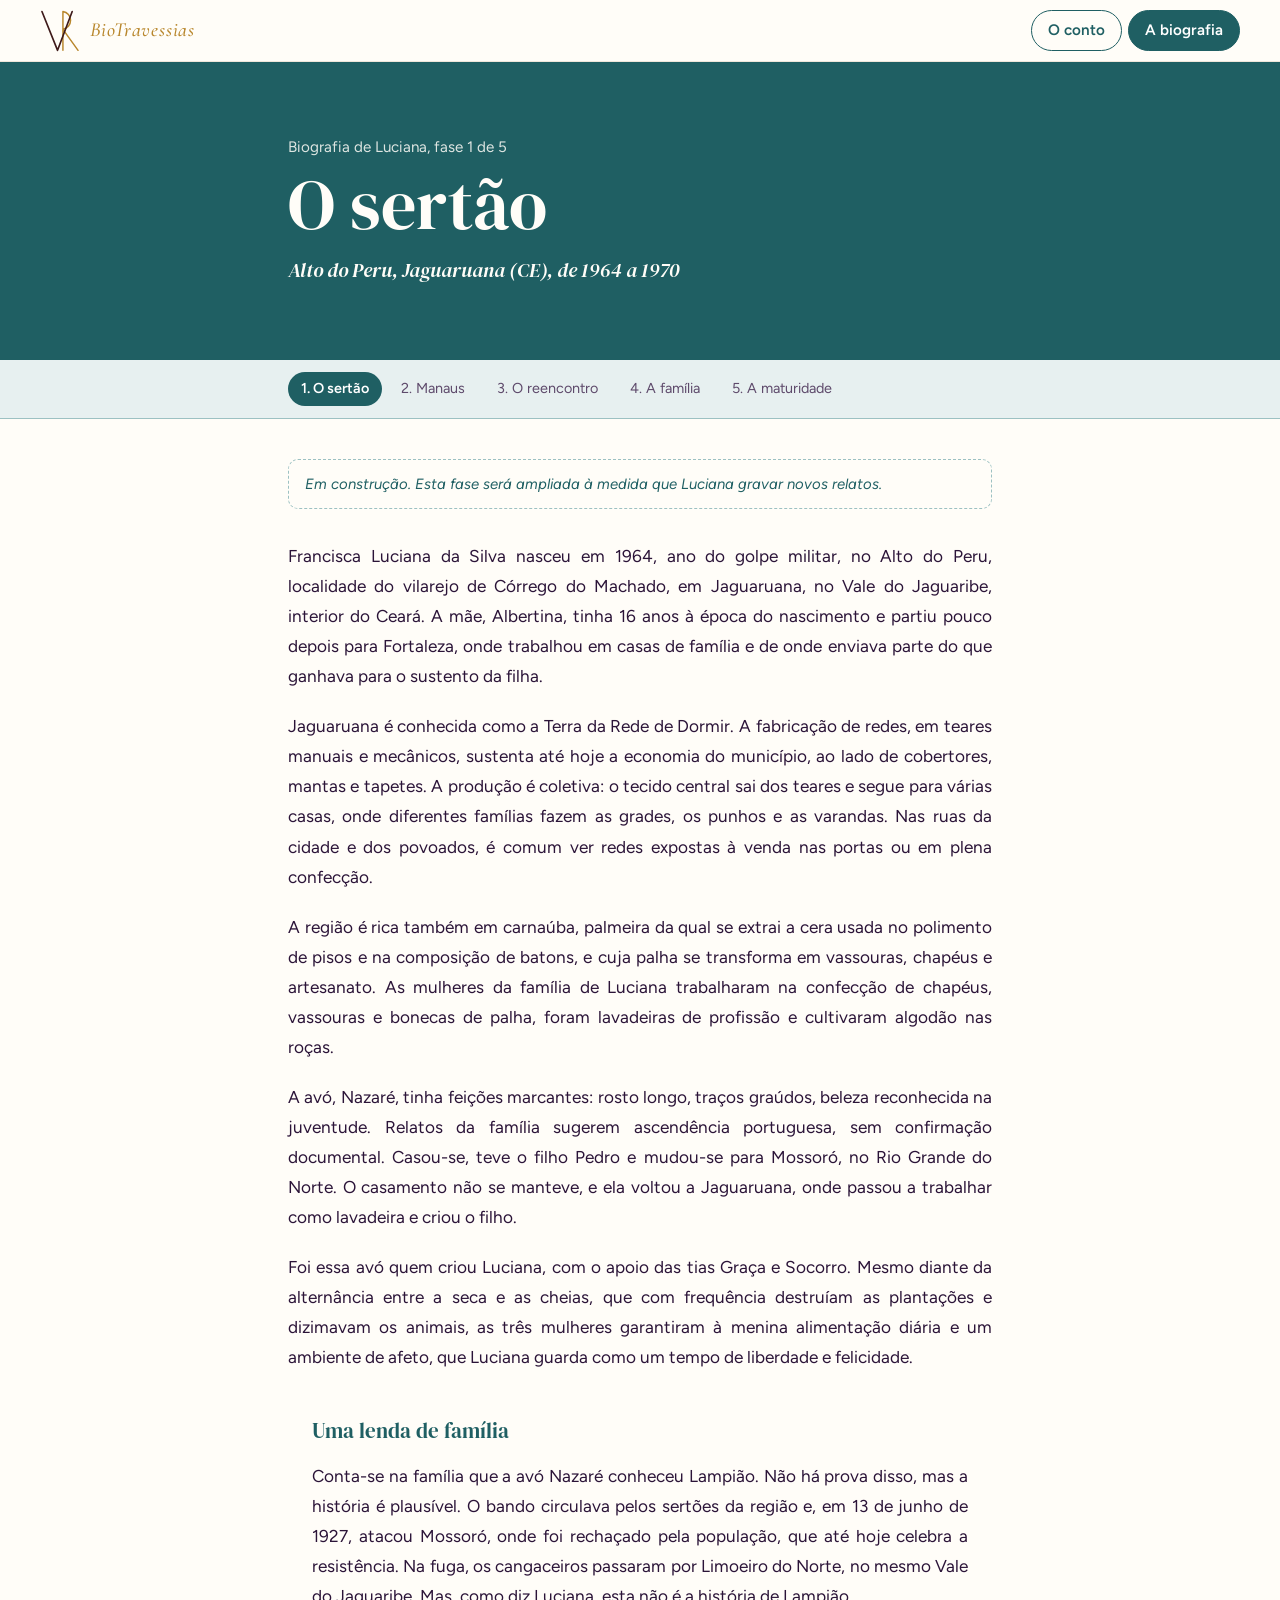
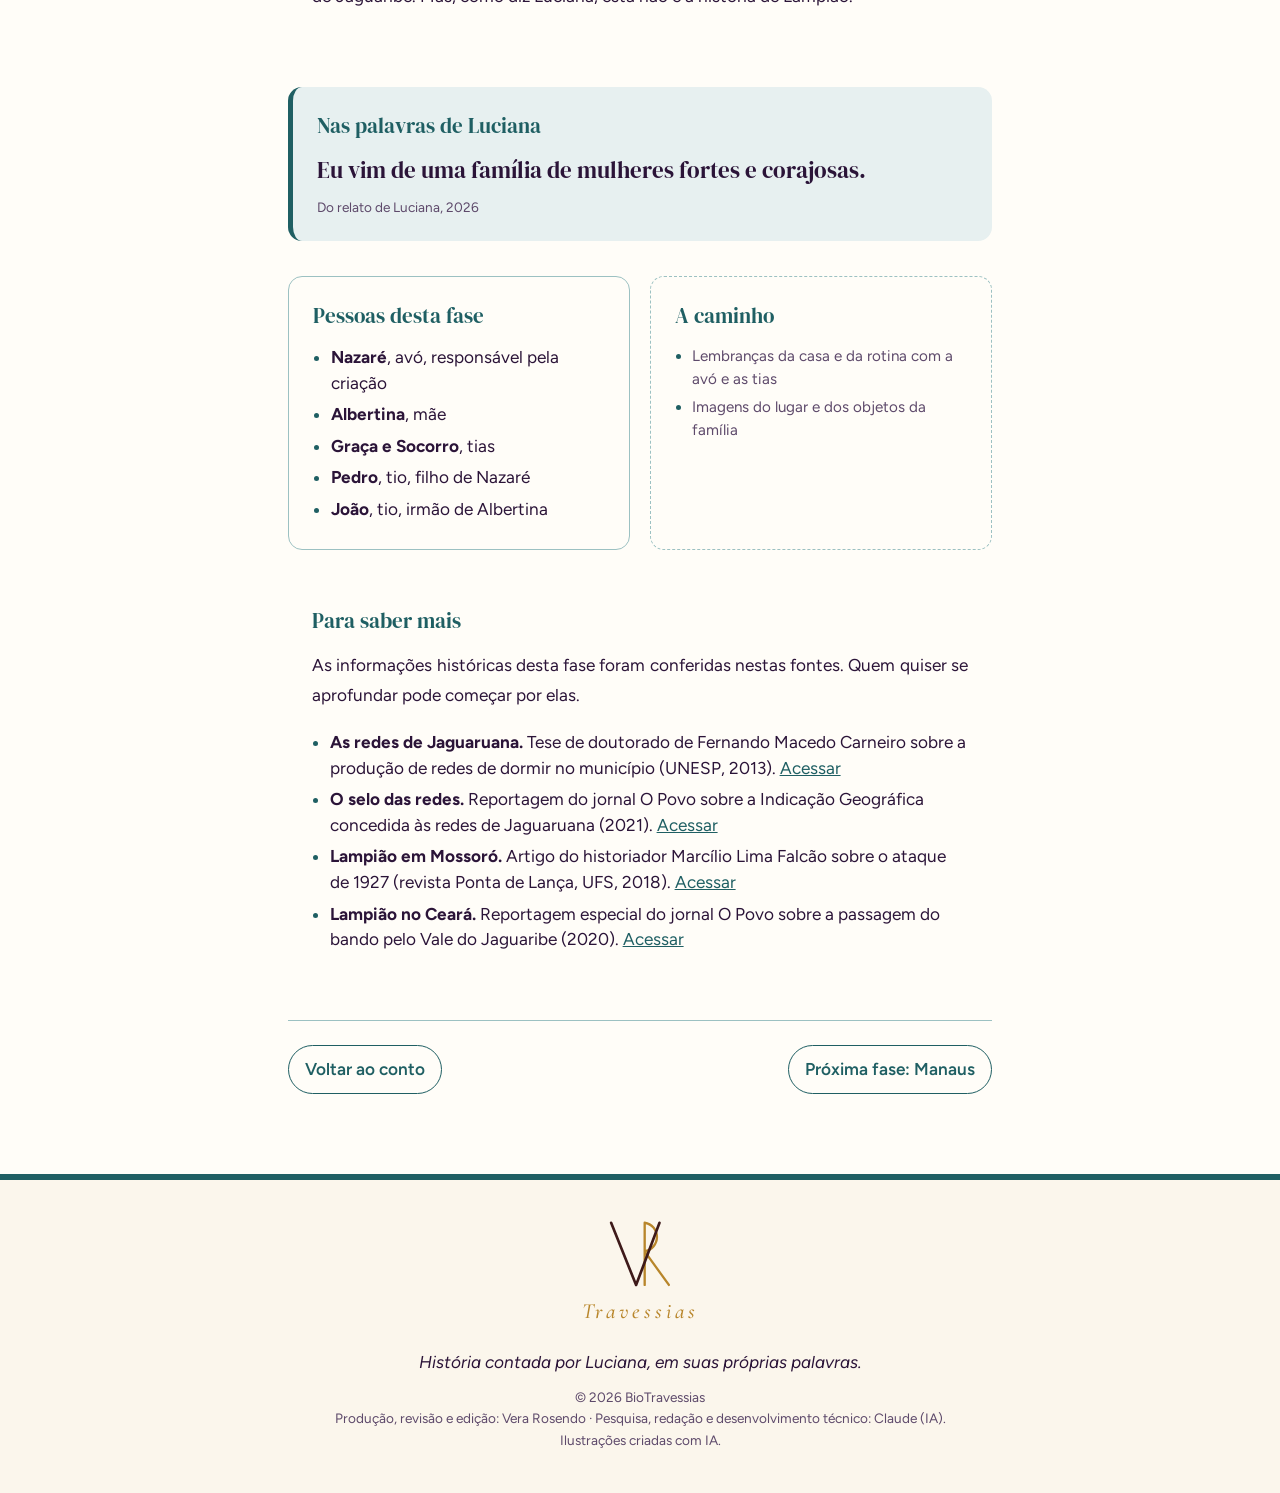
==== fase-1-sertao.html @ 6a525a29 "Add files via upload" ====
<!DOCTYPE html>
<html lang="pt-BR">
<head>
  <meta charset="UTF-8">
  <meta name="viewport" content="width=device-width, initial-scale=1">
  <title>O sertão | Biografia de Luciana | BioTravessias</title>
  <link rel="preconnect" href="https://fonts.googleapis.com">
  <link rel="preconnect" href="https://fonts.gstatic.com" crossorigin>
  <link href="https://fonts.googleapis.com/css2?family=DM+Serif+Display:ital@0;1&family=Figtree:ital,wght@0,400;0,600;0,700;1,400&family=Cormorant+Garamond:ital,wght@1,500&display=swap" rel="stylesheet">
  <link rel="stylesheet" href="css/fases.css">
</head>
<body class="fase fase--petroleo">

  <header class="marca">
    <a class="marca__link" href="index.html" aria-label="Voltar ao conto de Luciana">
      <svg class="monograma" viewBox="115 95 410 430" aria-hidden="true">
        <g fill="none" stroke-linecap="round" stroke-linejoin="round">
          <path d="M350 110 V508 M350 110 A92 92 0 0 1 350 292 M352 296 L505 508" stroke="#B8862B" stroke-width="15"/>
          <path d="M135 110 L295 508 L445 110" stroke="#3E1A1A" stroke-width="17"/>
        </g>
      </svg>
      <span class="marca__nome">BioTravessias</span>
    </a>
    <nav class="menu" aria-label="Seções do site">
      <a class="menu__item" href="index.html">O conto</a>
      <a class="menu__item" href="fase-1-sertao.html" aria-current="page">A biografia</a>
    </nav>
  </header>

  <section class="abertura">
    <p class="abertura__serie">Biografia de Luciana, fase 1 de 5</p>
    <h1 class="abertura__titulo">O sertão</h1>
    <p class="abertura__periodo">Alto do Peru, Jaguaruana (CE), de 1964 a 1970</p>
  </section>

  <nav class="fases" aria-label="Fases da biografia">
    <ol>
        <li><a href="fase-1-sertao.html" aria-current="page">1. O sertão</a></li>
        <li><a href="fase-2-manaus.html">2. Manaus</a></li>
        <li><a href="fase-3-reencontro.html">3. O reencontro</a></li>
        <li><a href="fase-4-familia.html">4. A família</a></li>
        <li><a href="fase-5-maturidade.html">5. A maturidade</a></li>
    </ol>
  </nav>

  <main class="texto">
    <p class="obra">Em construção. Esta fase será ampliada à medida que Luciana gravar novos relatos.</p>

    <p>Francisca Luciana da Silva nasceu em 1964, ano do golpe militar, no Alto do Peru, localidade do vilarejo de Córrego do Machado, em Jaguaruana, no Vale do Jaguaribe, interior do Ceará. A mãe, Albertina, tinha 16 anos à época do nascimento e partiu pouco depois para Fortaleza, onde trabalhou em casas de família e de onde enviava parte do que ganhava para o sustento da filha.</p>
    <p>Jaguaruana é conhecida como a Terra da Rede de Dormir. A fabricação de redes, em teares manuais e mecânicos, sustenta até hoje a economia do município, ao lado de cobertores, mantas e tapetes. A produção é coletiva: o tecido central sai dos teares e segue para várias casas, onde diferentes famílias fazem as grades, os punhos e as varandas. Nas ruas da cidade e dos povoados, é comum ver redes expostas à venda nas portas ou em plena confecção.</p>
    <p>A região é rica também em carnaúba, palmeira da qual se extrai a cera usada no polimento de pisos e na composição de batons, e cuja palha se transforma em vassouras, chapéus e artesanato. As mulheres da família de Luciana trabalharam na confecção de chapéus, vassouras e bonecas de palha, foram lavadeiras de profissão e cultivaram algodão nas roças.</p>
    <p>A avó, Nazaré, tinha feições marcantes: rosto longo, traços graúdos, beleza reconhecida na juventude. Relatos da família sugerem ascendência portuguesa, sem confirmação documental. Casou-se, teve o filho Pedro e mudou-se para Mossoró, no Rio Grande do Norte. O casamento não se manteve, e ela voltou a Jaguaruana, onde passou a trabalhar como lavadeira e criou o filho.</p>
    <p>Foi essa avó quem criou Luciana, com o apoio das tias Graça e Socorro. Mesmo diante da alternância entre a seca e as cheias, que com frequência destruíam as plantações e dizimavam os animais, as três mulheres garantiram à menina alimentação diária e um ambiente de afeto, que Luciana guarda como um tempo de liberdade e felicidade.</p>

    <aside class="box box--lenda">
      <h2 class="box__titulo">Uma lenda de família</h2>
      <p>Conta-se na família que a avó Nazaré conheceu Lampião. Não há prova disso, mas a história é plausível. O bando circulava pelos sertões da região e, em 13 de junho de 1927, atacou Mossoró, onde foi rechaçado pela população, que até hoje celebra a resistência. Na fuga, os cangaceiros passaram por Limoeiro do Norte, no mesmo Vale do Jaguaribe. Mas, como diz Luciana, esta não é a história de Lampião.</p>
    </aside>

    <aside class="box box--fala">
      <h2 class="box__titulo">Nas palavras de Luciana</h2>
      <blockquote><p>Eu vim de uma família de mulheres fortes e corajosas.</p></blockquote>
      <p class="box__fonte">Do relato de Luciana, 2026</p>
    </aside>

    <div class="boxes">
      <aside class="box box--pessoas">
        <h2 class="box__titulo">Pessoas desta fase</h2>
        <ul>
          <li><strong>Nazaré</strong>, avó, responsável pela criação</li>
          <li><strong>Albertina</strong>, mãe</li>
          <li><strong>Graça e Socorro</strong>, tias</li>
          <li><strong>Pedro</strong>, tio, filho de Nazaré</li>
          <li><strong>João</strong>, tio, irmão de Albertina</li>
        </ul>
      </aside>
      <aside class="box box--falta">
        <h2 class="box__titulo">A caminho</h2>
        <ul>
          <li>Lembranças da casa e da rotina com a avó e as tias</li>
          <li>Imagens do lugar e dos objetos da família</li>
        </ul>
      </aside>
    </div>

    <aside class="box box--fontes">
      <h2 class="box__titulo">Para saber mais</h2>
      <p class="box__intro">As informações históricas desta fase foram conferidas nestas fontes. Quem quiser se aprofundar pode começar por elas.</p>
      <ul>
        <li><strong>As redes de Jaguaruana.</strong> Tese de doutorado de Fernando Macedo Carneiro sobre a produção de redes de dormir no município (UNESP, 2013). <a href="https://repositorio.unesp.br/handle/11449/104472" target="_blank" rel="noopener">Acessar</a></li>
        <li><strong>O selo das redes.</strong> Reportagem do jornal O Povo sobre a Indicação Geográfica concedida às redes de Jaguaruana (2021). <a href="https://mais.opovo.com.br/jornal/economia/2021/09/28/indicacao-geografica-novos-caminhos-para-desenvolver-a-economia-do-ceara.html" target="_blank" rel="noopener">Acessar</a></li>
        <li><strong>Lampião em Mossoró.</strong> Artigo do historiador Marcílio Lima Falcão sobre o ataque de 1927 (revista Ponta de Lança, UFS, 2018). <a href="https://periodicos.ufs.br/pontadelanca/article/download/9379/pdf/27276" target="_blank" rel="noopener">Acessar</a></li>
        <li><strong>Lampião no Ceará.</strong> Reportagem especial do jornal O Povo sobre a passagem do bando pelo Vale do Jaguaribe (2020). <a href="https://mais.opovo.com.br/reportagens-especiais/lampiao-e-a-violencia-no-cangaco/2020/07/27/lampiao-e-o-ceara--o-estado-que-ele-poupava-da-violencia.html" target="_blank" rel="noopener">Acessar</a></li>
      </ul>
    </aside>

    <nav class="passos" aria-label="Navegação entre fases">
      <a class="passo passo--ant" href="index.html">Voltar ao conto</a>
      <a class="passo passo--prox" href="fase-2-manaus.html">Próxima fase: Manaus</a>
    </nav>
  </main>

  <footer class="rodape">
    <div class="rodape__marca">
      <svg class="monograma monograma--grande" viewBox="115 95 410 430" aria-hidden="true">
        <g fill="none" stroke-linecap="round" stroke-linejoin="round">
          <path d="M350 110 V508 M350 110 A92 92 0 0 1 350 292 M352 296 L505 508" stroke="#B8862B" stroke-width="15"/>
          <path d="M135 110 L295 508 L445 110" stroke="#3E1A1A" stroke-width="17"/>
        </g>
      </svg>
      <p class="rodape__nome">Travessias</p>
    </div>
    <p class="rodape__autoria">História contada por Luciana, em suas próprias palavras.</p>
    <p class="rodape__credito">© 2026 BioTravessias<br>
      Produção, revisão e edição: Vera Rosendo · Pesquisa, redação e desenvolvimento técnico: Claude (IA).<br>
      Ilustrações criadas com IA.</p>
  </footer>

</body>
</html>
---- css/fases.css ----
/* BioTravessias | Luciana | Páginas da biografia por fases
   Cada página usa uma única cor, em versão sóbria da paleta do conto. */

:root {
  --tinta: #2B1438;
  --tinta-suave: #5E4A6B;
  --papel: #FFFDF8;
  --dourado-vr: #B8862B;
  --titulo: "DM Serif Display", Georgia, "Times New Roman", serif;
  --corpo: "Figtree", "Segoe UI", Arial, sans-serif;
}

/* Tons sóbrios derivados da paleta do conto */
.fase--petroleo { --tom: #1F5F63; --tom-claro: #E7F0F0; --tom-medio: #9CC1C2; } /* da turquesa */
.fase--ameixa   { --tom: #4B2A5C; --tom-claro: #EFE9F2; --tom-medio: #B7A3C2; } /* do roxo */
.fase--vinho    { --tom: #7A2E4C; --tom-claro: #F5E9EE; --tom-medio: #CFA0B3; } /* do pink */
.fase--ocre     { --tom: #7A5C1C; --tom-claro: #F5EFE1; --tom-medio: #D2BC86; } /* do amarelo-sol */
.fase--tijolo   { --tom: #8A3A2C; --tom-claro: #F6EAE6; --tom-medio: #D5A396; } /* do coral */

*, *::before, *::after { box-sizing: border-box; }

body {
  margin: 0;
  background: var(--papel);
  color: var(--tinta);
  font-family: var(--corpo);
  font-size: 1.075rem;
  line-height: 1.75;
}

/* Texto corrido: sempre justificado com hifenização */
p {
  text-align: justify;
  -webkit-hyphens: auto;
  hyphens: auto;
  margin: 0 0 1.15em;
}

a { color: var(--tom); }
:focus-visible { outline: 3px solid var(--tom); outline-offset: 3px; border-radius: 4px; }

/* Barra de marca */
.marca {
  display: flex;
  align-items: center;
  justify-content: space-between;
  padding: .6rem clamp(1rem, 4vw, 2.5rem);
  border-bottom: 1px solid #EFE6DA;
}
.marca__link { display: inline-flex; align-items: center; gap: .6rem; text-decoration: none; }
.monograma { width: 40px; height: 42px; }
.marca__nome {
  font-family: "Cormorant Garamond", Georgia, serif;
  font-style: italic;
  font-weight: 500;
  font-size: 1.25rem;
  color: var(--dourado-vr);
  letter-spacing: .04em;
}
/* Menu: O conto / A biografia */
.menu { display: flex; gap: .4rem; }
.menu__item {
  font-size: .95rem;
  font-weight: 600;
  text-decoration: none;
  color: var(--tom);
  padding: .4rem 1rem;
  border-radius: 999px;
  border: 1.5px solid var(--tom);
}
.menu__item:hover { background: var(--tom-claro); }
.menu__item[aria-current="page"] { background: var(--tom); color: #fff; }
@media (max-width: 480px) {
  .marca__nome { display: none; }
  .menu__item { padding: .35rem .8rem; font-size: .9rem; }
}

/* Abertura */
.abertura {
  background: var(--tom);
  color: #FFFDF8;
  padding: clamp(2.5rem, 6vw, 4.5rem) clamp(1.25rem, 5vw, 4rem);
}
.abertura > * { max-width: 44rem; margin-left: auto; margin-right: auto; text-align: left; }
.abertura__serie { font-size: .95rem; opacity: .85; margin-bottom: .5rem; }
.abertura__titulo {
  font-family: var(--titulo);
  font-weight: 400;
  font-size: clamp(2.6rem, 6.5vw, 4.4rem);
  line-height: 1.02;
  margin-top: 0;
  margin-bottom: .8rem;
}
.abertura__periodo { font-family: var(--titulo); font-style: italic; font-size: 1.25rem; margin-bottom: 0; }

/* Navegação entre fases */
/* a faixa acompanha a largura do texto */
.fases { padding: 0 clamp(1rem, 4vw, 1.5rem); border-bottom: 1px solid var(--tom-medio); background: var(--tom-claro); }
.fases ol {
  list-style: none;
  display: flex;
  gap: .4rem;
  overflow-x: auto;
  margin: 0 auto;
  padding: .7rem 0;
  max-width: 44rem;
  scrollbar-width: none;
}
.fases ol::-webkit-scrollbar { display: none; }
.fases a {
  display: block;
  white-space: nowrap;
  font-size: .9rem;
  text-decoration: none;
  color: var(--tinta-suave);
  padding: .3rem .8rem;
  border-radius: 999px;
}
.fases a:hover { background: #fff; }
.fases a[aria-current="page"] { background: var(--tom); color: #fff; font-weight: 600; }

/* Texto */
.texto {
  max-width: calc(44rem + 2 * clamp(1rem, 4vw, 1.5rem));
  margin: 0 auto;
  padding: 2.5rem clamp(1rem, 4vw, 1.5rem) 1rem;
}

.obra {
  font-size: .93rem;
  font-style: italic;
  color: var(--tom);
  border: 1.5px dashed var(--tom-medio);
  border-radius: 10px;
  padding: .7rem 1rem;
  margin-bottom: 2rem;
  text-align: left;
}

/* Boxes */
.box { border-radius: 14px; padding: 1.3rem 1.5rem; }
.box__titulo {
  font-family: var(--titulo);
  font-weight: 400;
  font-size: 1.3rem;
  margin: 0 0 .7rem;
  color: var(--tom);
}

.box--fala {
  background: var(--tom-claro);
  border-left: 5px solid var(--tom);
  margin: 2.2rem 0;
}
.box--fala blockquote { margin: 0; }
.box--fala blockquote p {
  font-family: var(--titulo);
  font-size: 1.45rem;
  line-height: 1.35;
  text-align: left;
  margin-bottom: .6rem;
}
.box__fonte { font-size: .85rem; color: var(--tinta-suave); margin: 0; text-align: left; }

.boxes { display: grid; grid-template-columns: 1fr 1fr; gap: 1.2rem; margin: 2rem 0; }
.box--pessoas { border: 1.5px solid var(--tom-medio); }
.box--falta { border: 1.5px dashed var(--tom-medio); }
.box ul { margin: 0; padding-left: 1.1rem; }
.box li { margin-bottom: .35rem; line-height: 1.5; }
.box li::marker { color: var(--tom); }
.box--falta li { color: var(--tinta-suave); font-size: .95rem; }

/* Anterior / próxima */
.passos {
  display: flex;
  justify-content: space-between;
  gap: 1rem;
  flex-wrap: wrap;
  margin: 2.5rem 0 1rem;
  padding-top: 1.5rem;
  border-top: 1px solid var(--tom-medio);
}
.passo {
  font-weight: 600;
  text-decoration: none;
  padding: .55rem 1rem;
  border: 1.5px solid var(--tom);
  border-radius: 999px;
}
.passo:hover { background: var(--tom); color: #fff; }
.passo--prox { margin-left: auto; }

/* Rodapé */
.rodape {
  margin-top: 3rem;
  padding: 2.5rem clamp(1rem, 4vw, 2.5rem) 2rem;
  text-align: center;
  background: #FBF6EC;
  border-top: 6px solid var(--tom);
}
.rodape__marca { display: inline-flex; flex-direction: column; align-items: center; }
.monograma--grande { width: 64px; height: 68px; }
.rodape__nome {
  font-family: "Cormorant Garamond", Georgia, serif;
  font-style: italic;
  font-weight: 500;
  font-size: 1.35rem;
  letter-spacing: .18em;
  color: var(--dourado-vr);
  margin: .3rem 0 1rem;
  text-align: center;
}
.rodape__autoria, .rodape__credito { text-align: center; margin: 0 auto .6rem; max-width: 48rem; }
.rodape__autoria { font-style: italic; }
.rodape__credito { font-size: .85rem; color: var(--tinta-suave); line-height: 1.6; }

@media (max-width: 700px) {
  .boxes { grid-template-columns: 1fr; }
  .passo--prox { margin-left: 0; }
}
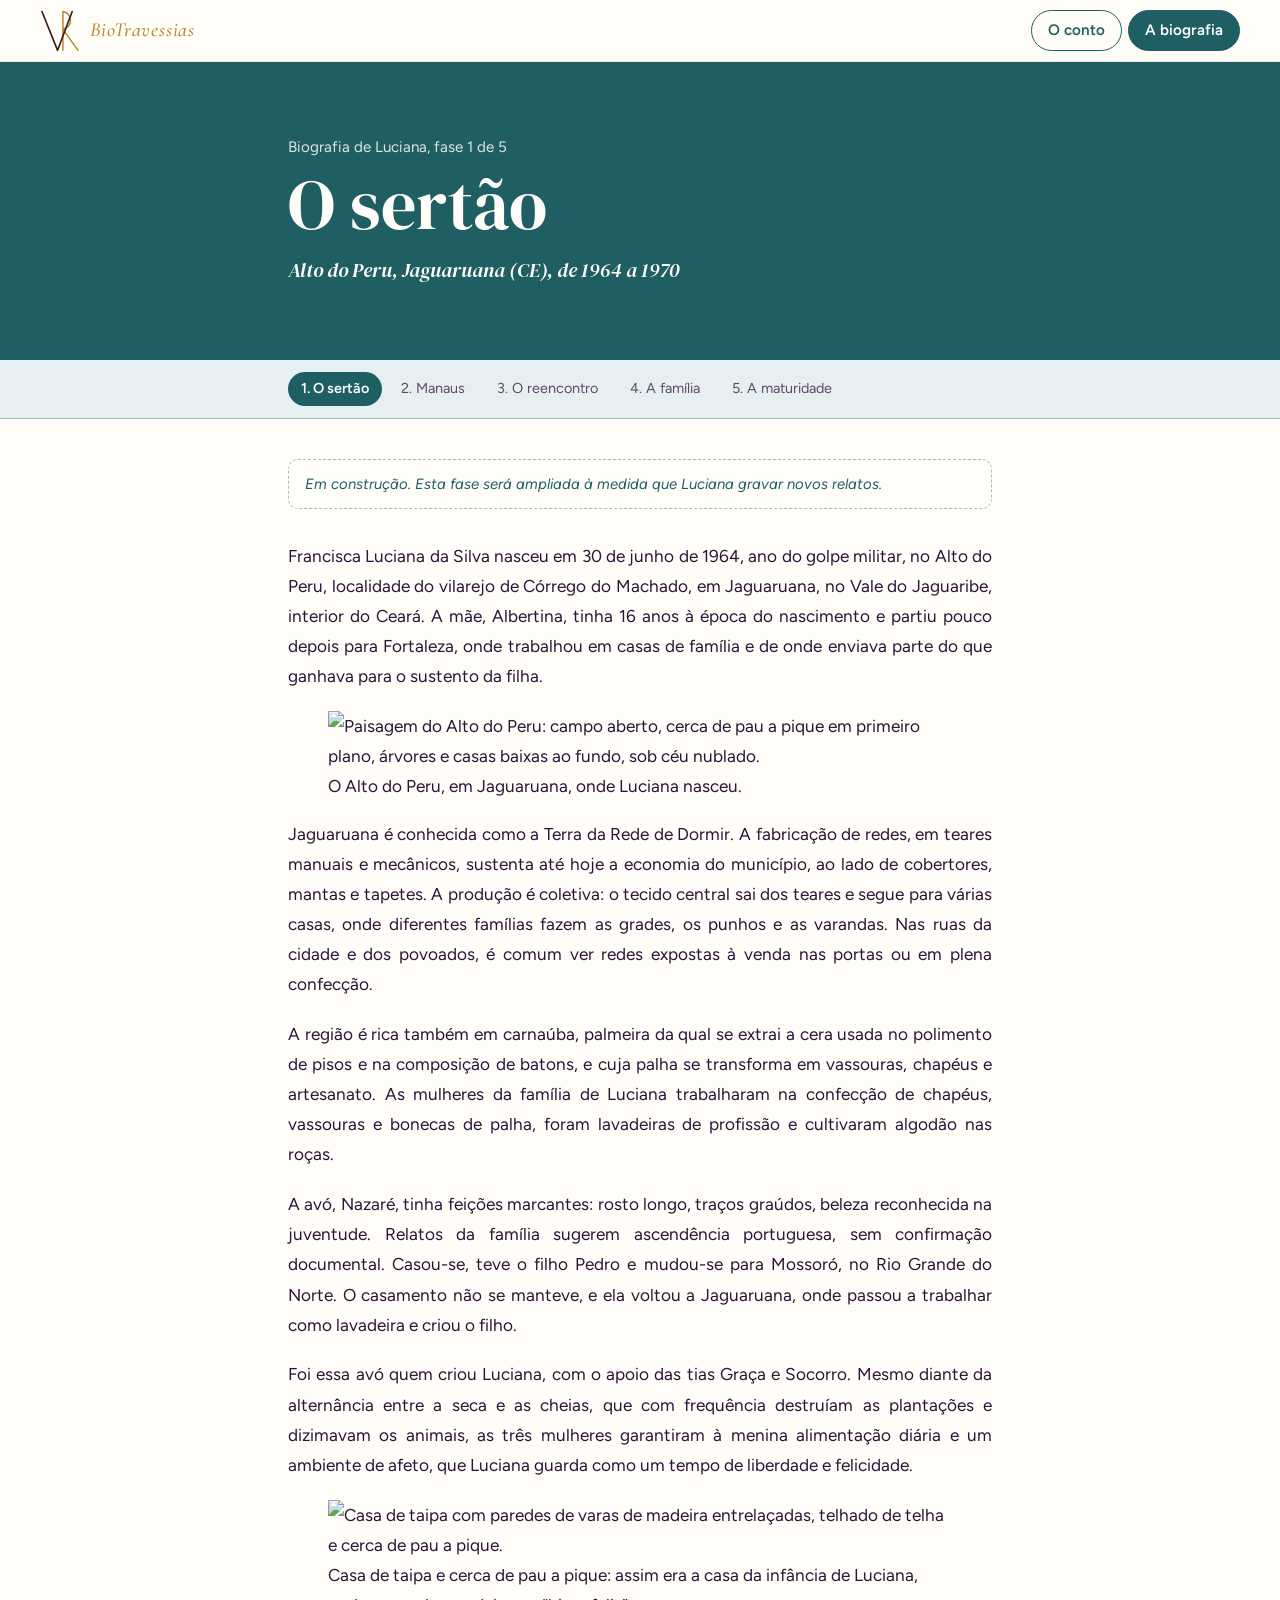
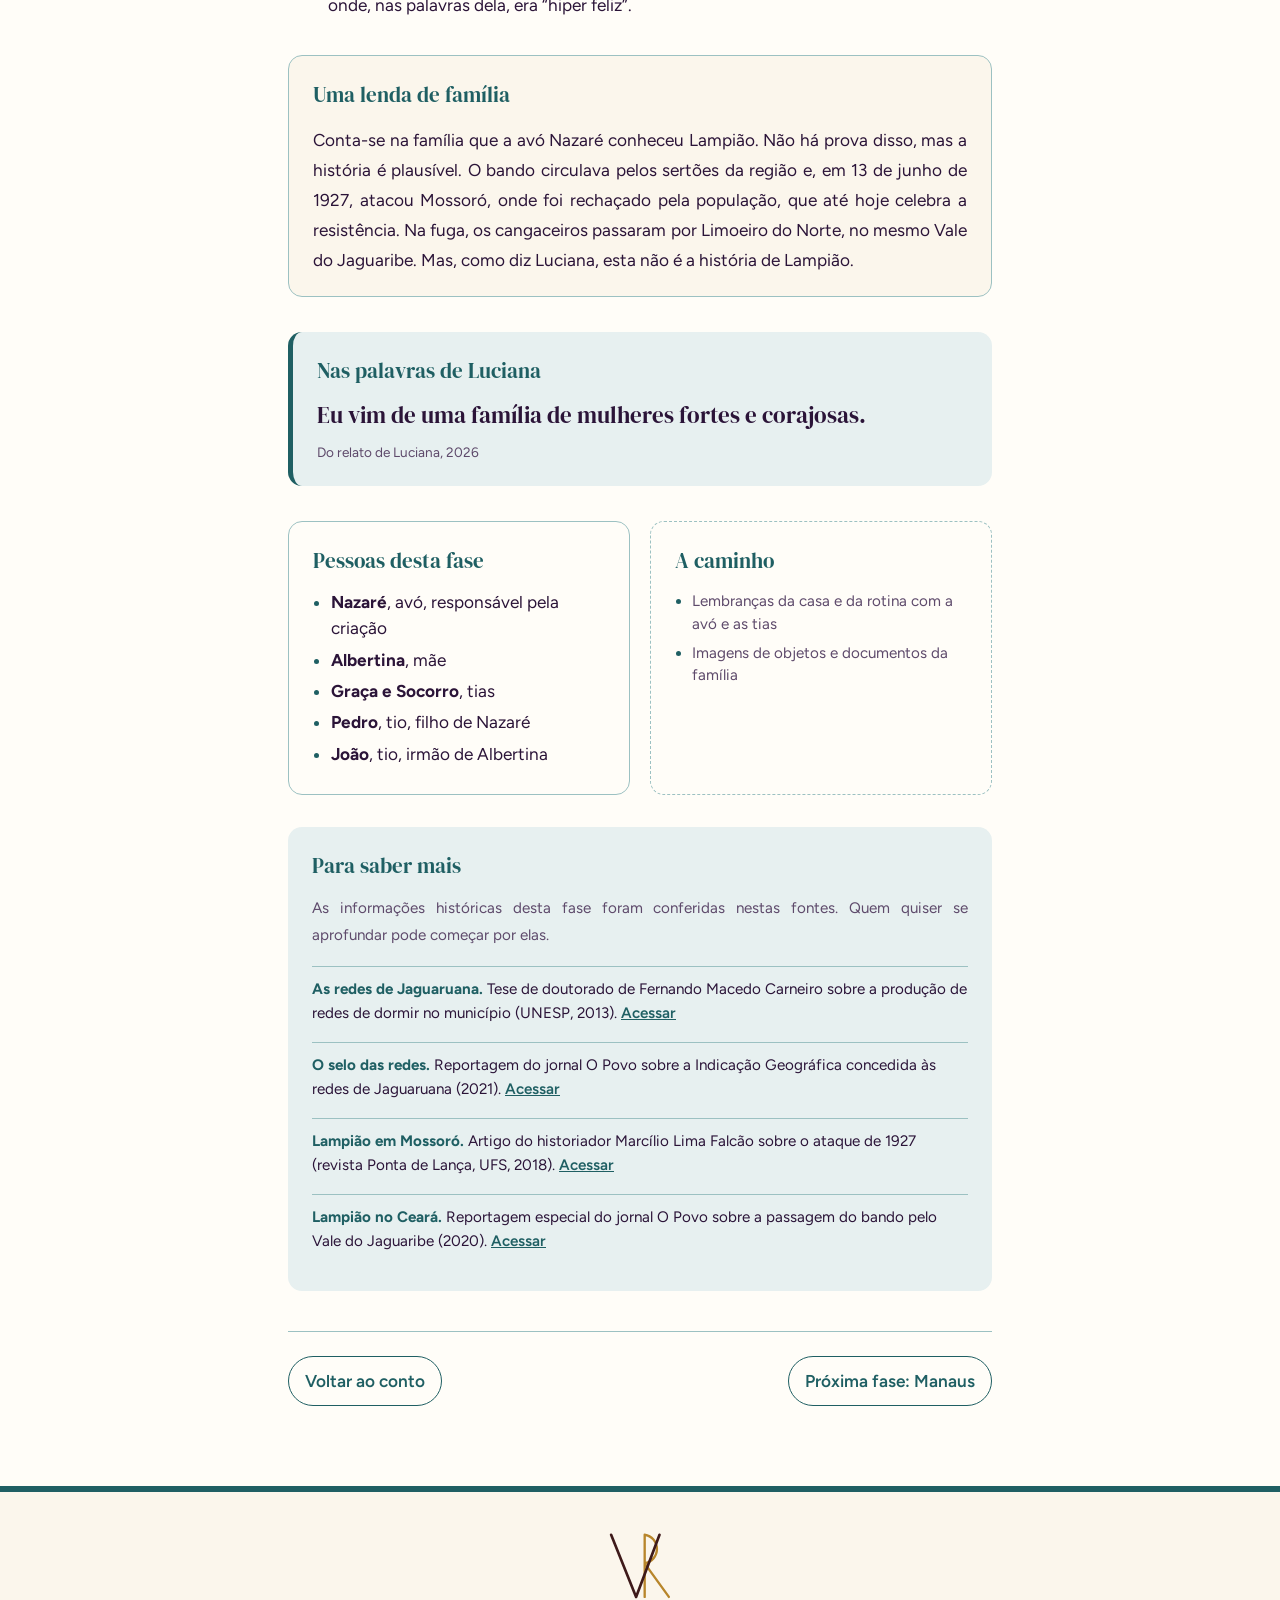
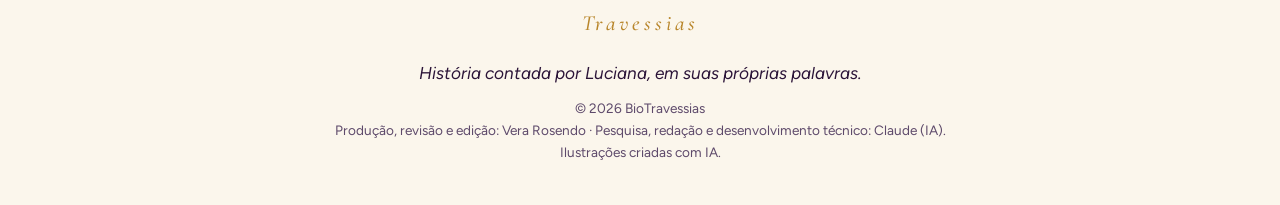
==== commit 5c5a10f3: "Add files via upload" ====
--- a/fase-1-sertao.html
+++ b/fase-1-sertao.html
@@ -46,11 +46,23 @@
   <main class="texto">
     <p class="obra">Em construção. Esta fase será ampliada à medida que Luciana gravar novos relatos.</p>
 
-    <p>Francisca Luciana da Silva nasceu em 1964, ano do golpe militar, no Alto do Peru, localidade do vilarejo de Córrego do Machado, em Jaguaruana, no Vale do Jaguaribe, interior do Ceará. A mãe, Albertina, tinha 16 anos à época do nascimento e partiu pouco depois para Fortaleza, onde trabalhou em casas de família e de onde enviava parte do que ganhava para o sustento da filha.</p>
+    <p>Francisca Luciana da Silva nasceu em 30 de junho de 1964, ano do golpe militar, no Alto do Peru, localidade do vilarejo de Córrego do Machado, em Jaguaruana, no Vale do Jaguaribe, interior do Ceará. A mãe, Albertina, tinha 16 anos à época do nascimento e partiu pouco depois para Fortaleza, onde trabalhou em casas de família e de onde enviava parte do que ganhava para o sustento da filha.</p>
+
+    <figure class="foto">
+      <img src="img/alto-do-peru.jpg" alt="Paisagem do Alto do Peru: campo aberto, cerca de pau a pique em primeiro plano, árvores e casas baixas ao fundo, sob céu nublado." width="640" height="480" loading="lazy">
+      <figcaption>O Alto do Peru, em Jaguaruana, onde Luciana nasceu.</figcaption>
+    </figure>
+
     <p>Jaguaruana é conhecida como a Terra da Rede de Dormir. A fabricação de redes, em teares manuais e mecânicos, sustenta até hoje a economia do município, ao lado de cobertores, mantas e tapetes. A produção é coletiva: o tecido central sai dos teares e segue para várias casas, onde diferentes famílias fazem as grades, os punhos e as varandas. Nas ruas da cidade e dos povoados, é comum ver redes expostas à venda nas portas ou em plena confecção.</p>
     <p>A região é rica também em carnaúba, palmeira da qual se extrai a cera usada no polimento de pisos e na composição de batons, e cuja palha se transforma em vassouras, chapéus e artesanato. As mulheres da família de Luciana trabalharam na confecção de chapéus, vassouras e bonecas de palha, foram lavadeiras de profissão e cultivaram algodão nas roças.</p>
     <p>A avó, Nazaré, tinha feições marcantes: rosto longo, traços graúdos, beleza reconhecida na juventude. Relatos da família sugerem ascendência portuguesa, sem confirmação documental. Casou-se, teve o filho Pedro e mudou-se para Mossoró, no Rio Grande do Norte. O casamento não se manteve, e ela voltou a Jaguaruana, onde passou a trabalhar como lavadeira e criou o filho.</p>
     <p>Foi essa avó quem criou Luciana, com o apoio das tias Graça e Socorro. Mesmo diante da alternância entre a seca e as cheias, que com frequência destruíam as plantações e dizimavam os animais, as três mulheres garantiram à menina alimentação diária e um ambiente de afeto, que Luciana guarda como um tempo de liberdade e felicidade.</p>
+
+    <figure class="foto">
+      <img src="img/casa-de-taipa.jpg" alt="Casa de taipa com paredes de varas de madeira entrelaçadas, telhado de telha e cerca de pau a pique." width="1200" height="584" loading="lazy">
+      <figcaption>Casa de taipa e cerca de pau a pique: assim era a casa da infância de Luciana, onde, nas palavras dela, era “hiper feliz”.</figcaption>
+    </figure>
+
 
     <aside class="box box--lenda">
       <h2 class="box__titulo">Uma lenda de família</h2>
@@ -78,7 +90,7 @@
         <h2 class="box__titulo">A caminho</h2>
         <ul>
           <li>Lembranças da casa e da rotina com a avó e as tias</li>
-          <li>Imagens do lugar e dos objetos da família</li>
+          <li>Imagens de objetos e documentos da família</li>
         </ul>
       </aside>
     </div>
--- a/css/fases.css
+++ b/css/fases.css
@@ -218,3 +218,27 @@
   .boxes { grid-template-columns: 1fr; }
   .passo--prox { margin-left: 0; }
 }
+
+/* Box de lenda ou curiosidade */
+.box--lenda {
+  background: #FBF6EC;
+  border: 1.5px solid var(--tom-medio);
+  margin: 2.2rem 0;
+}
+.box--lenda p { margin-bottom: 0; }
+
+/* Quadro de fontes, em tom informal */
+.box--fontes {
+  background: var(--tom-claro);
+  margin: 2rem 0;
+}
+.box--fontes .box__intro { font-size: .95rem; color: var(--tinta-suave); }
+.box--fontes ul { list-style: none; padding-left: 0; }
+.box--fontes li {
+  font-size: .95rem;
+  line-height: 1.55;
+  padding: .7rem 0;
+  border-top: 1px solid var(--tom-medio);
+}
+.box--fontes li strong { color: var(--tom); }
+.box--fontes a { font-weight: 600; white-space: nowrap; }
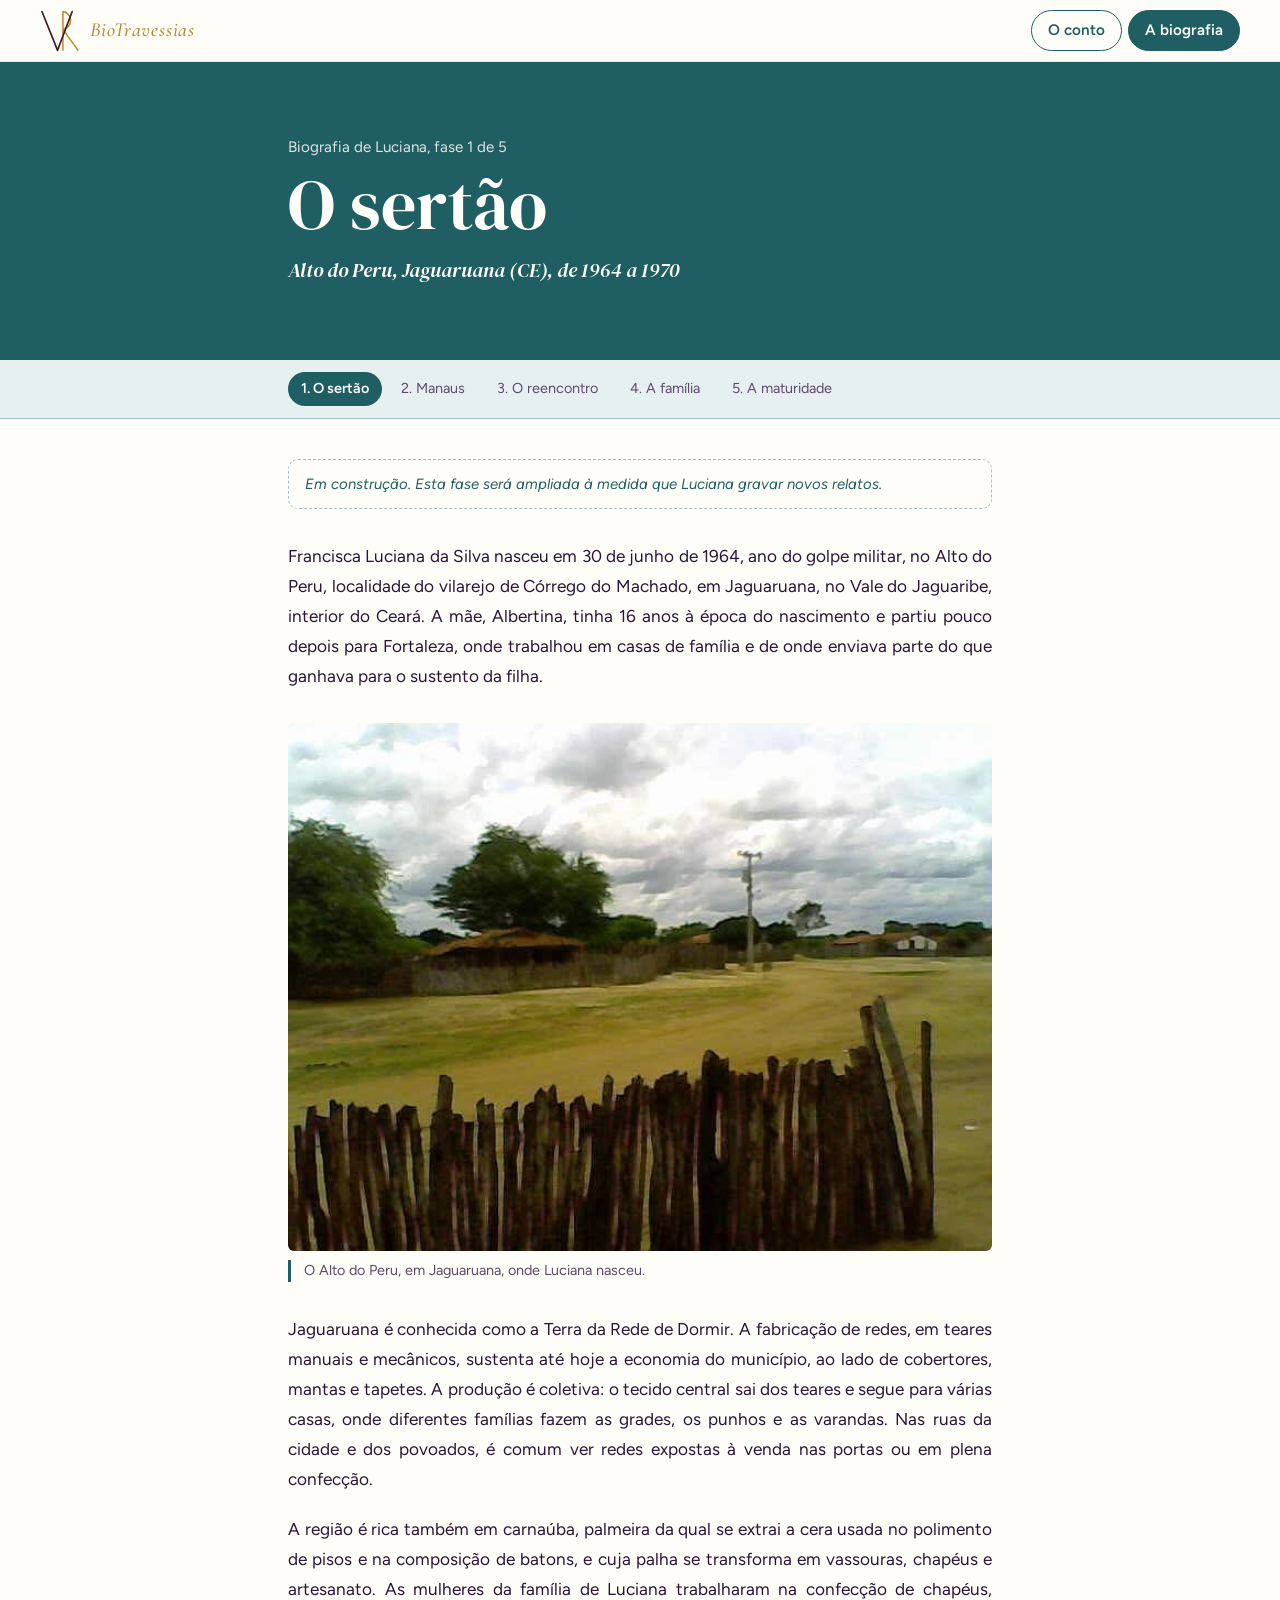
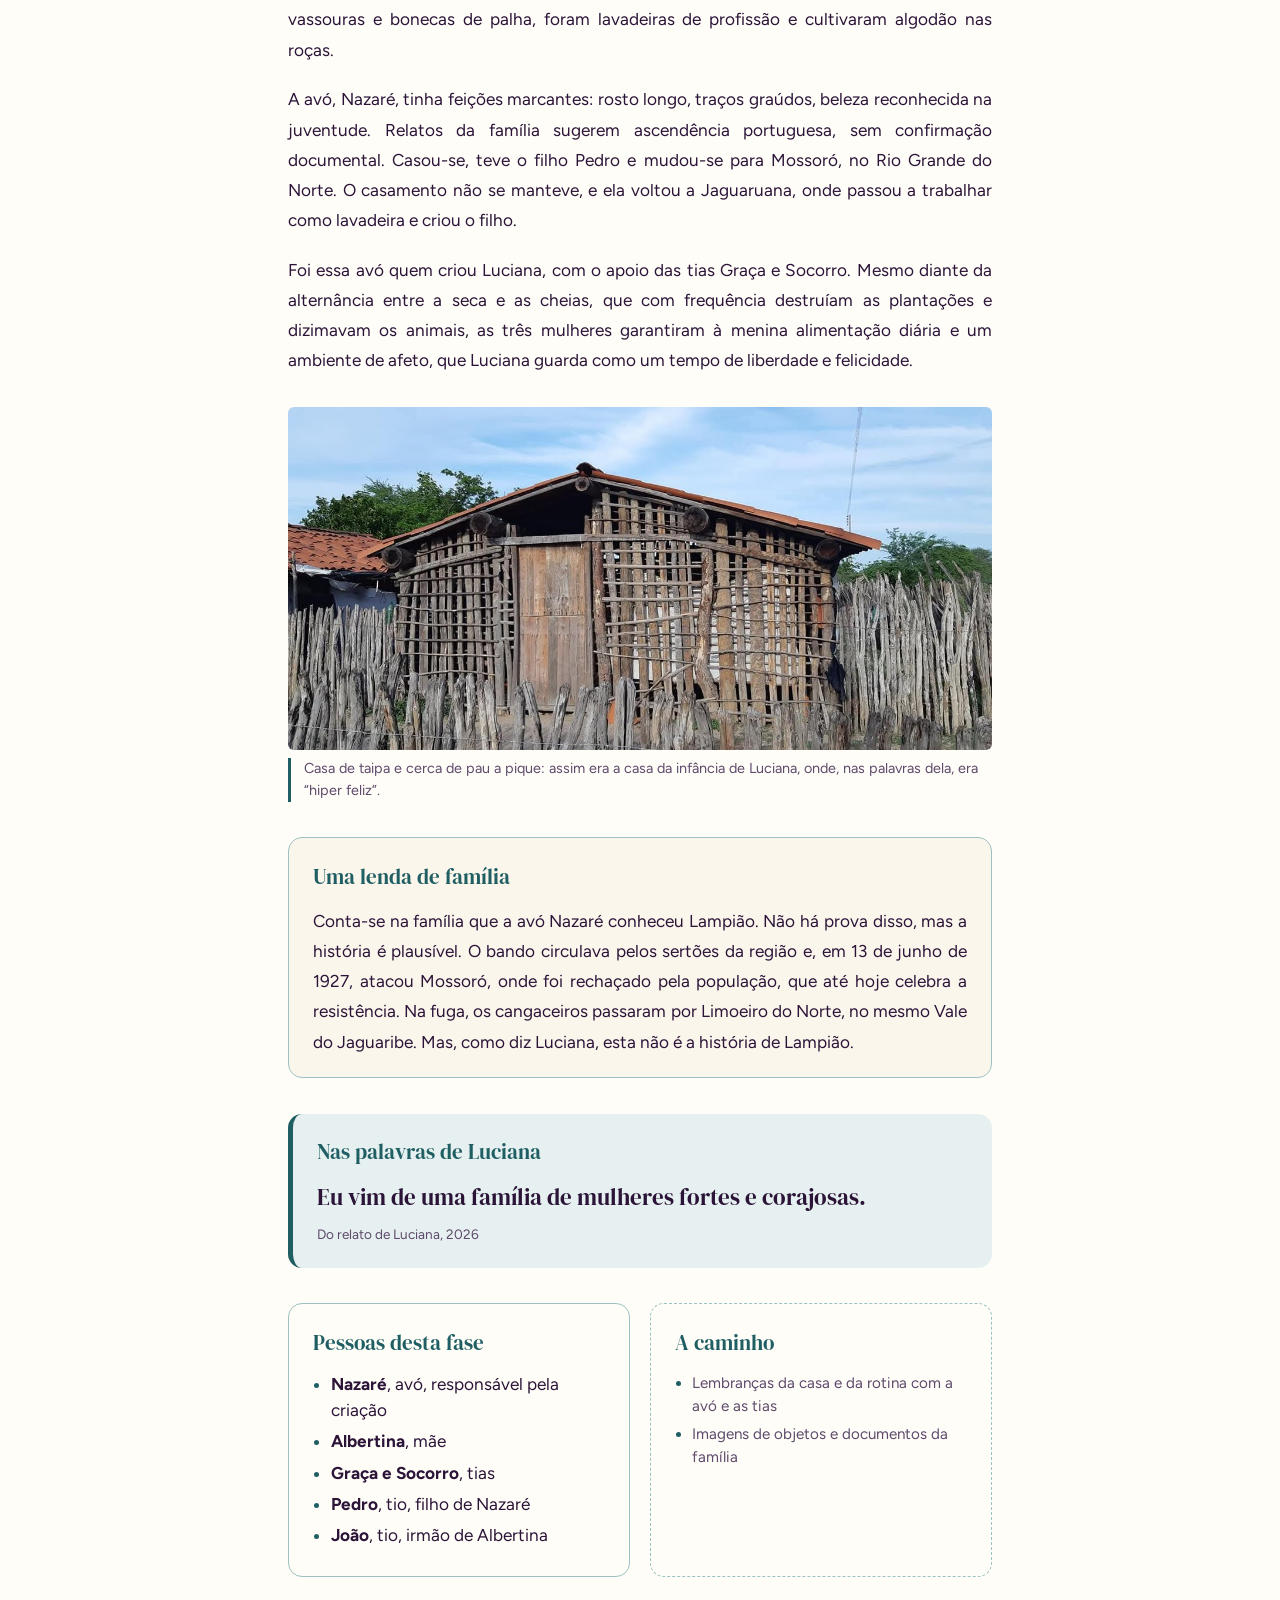
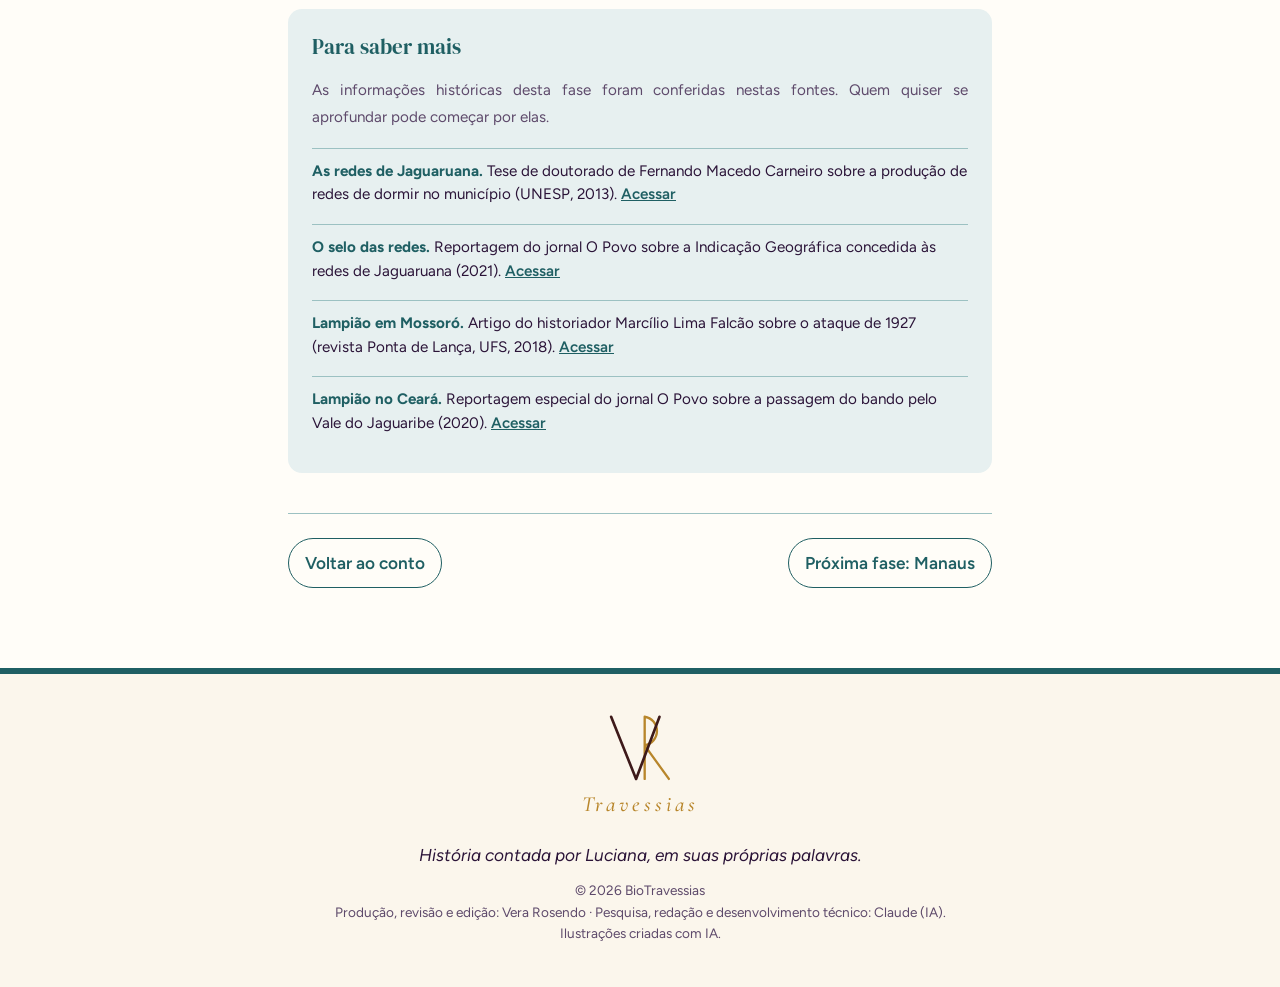
==== commit 29c7308e: "Add files via upload" ====
--- a/fase-1-sertao.html
+++ b/fase-1-sertao.html
@@ -4,6 +4,17 @@
   <meta charset="UTF-8">
   <meta name="viewport" content="width=device-width, initial-scale=1">
   <title>O sertão | Biografia de Luciana | BioTravessias</title>
+  <meta name="description" content="Biografia de Luciana, fase 1: O sertão. Alto do Peru, Jaguaruana (CE), de 1964 a 1970.">
+  <meta property="og:type" content="article">
+  <meta property="og:site_name" content="BioTravessias">
+  <meta property="og:locale" content="pt_BR">
+  <meta property="og:title" content="O sertão | Biografia de Luciana">
+  <meta property="og:description" content="Biografia de Luciana, fase 1: O sertão. Alto do Peru, Jaguaruana (CE), de 1964 a 1970.">
+  <meta property="og:url" content="https://contodelu.vercel.app/fase-1-sertao.html">
+  <meta property="og:image" content="https://contodelu.vercel.app/img/compartilhar.jpg">
+  <meta property="og:image:width" content="1200">
+  <meta property="og:image:height" content="630">
+  <meta name="twitter:card" content="summary_large_image">
   <link rel="preconnect" href="https://fonts.googleapis.com">
   <link rel="preconnect" href="https://fonts.gstatic.com" crossorigin>
   <link href="https://fonts.googleapis.com/css2?family=DM+Serif+Display:ital@0;1&family=Figtree:ital,wght@0,400;0,600;0,700;1,400&family=Cormorant+Garamond:ital,wght@1,500&display=swap" rel="stylesheet">
--- a/css/fases.css
+++ b/css/fases.css
@@ -242,3 +242,21 @@
 }
 .box--fontes li strong { color: var(--tom); }
 .box--fontes a { font-weight: 600; white-space: nowrap; }
+
+/* Fotografias (soltas, sem moldura redonda) */
+.foto { margin: 2rem 0; }
+.foto img {
+  display: block;
+  width: 100%;
+  height: auto;
+  border-radius: 6px;
+}
+.foto--retrato { max-width: 360px; margin-left: auto; margin-right: auto; }
+.foto figcaption {
+  font-size: .9rem;
+  line-height: 1.5;
+  color: var(--tinta-suave);
+  margin-top: .55rem;
+  padding-left: .8rem;
+  border-left: 3px solid var(--tom);
+}
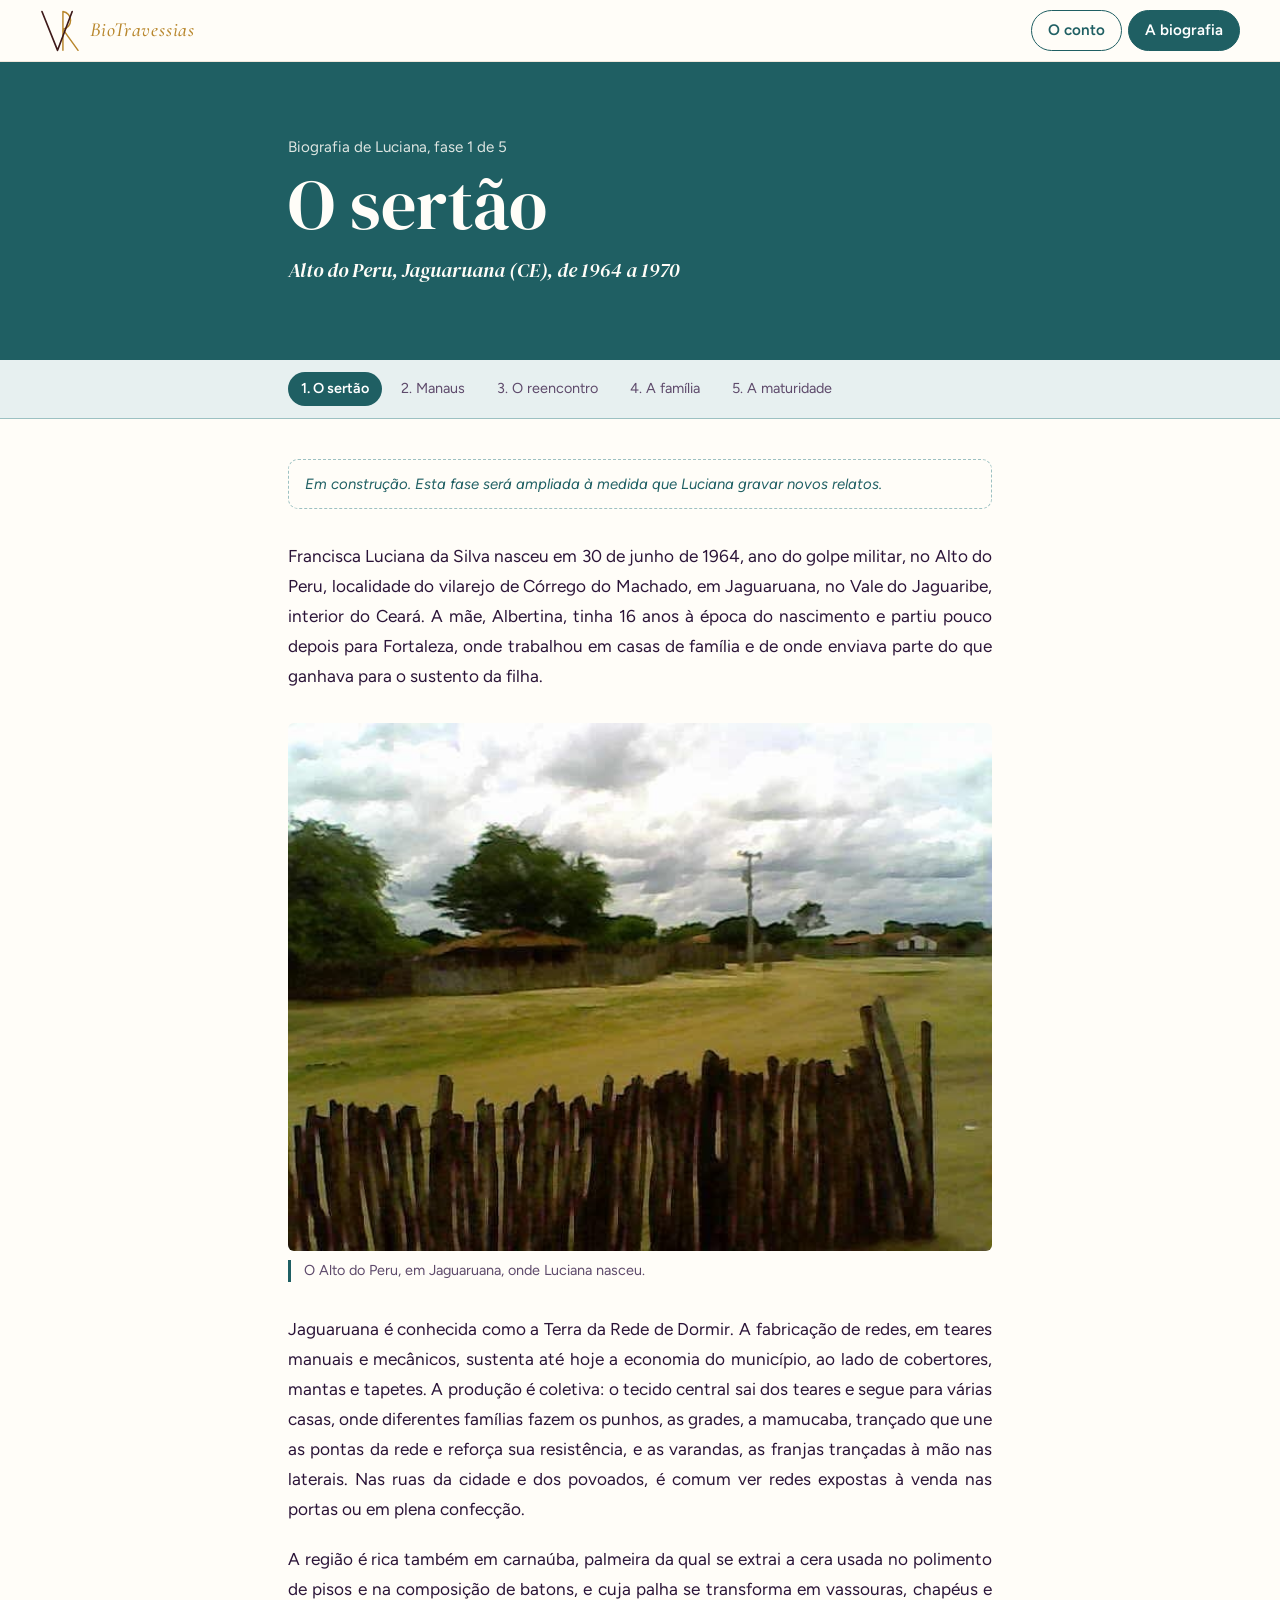
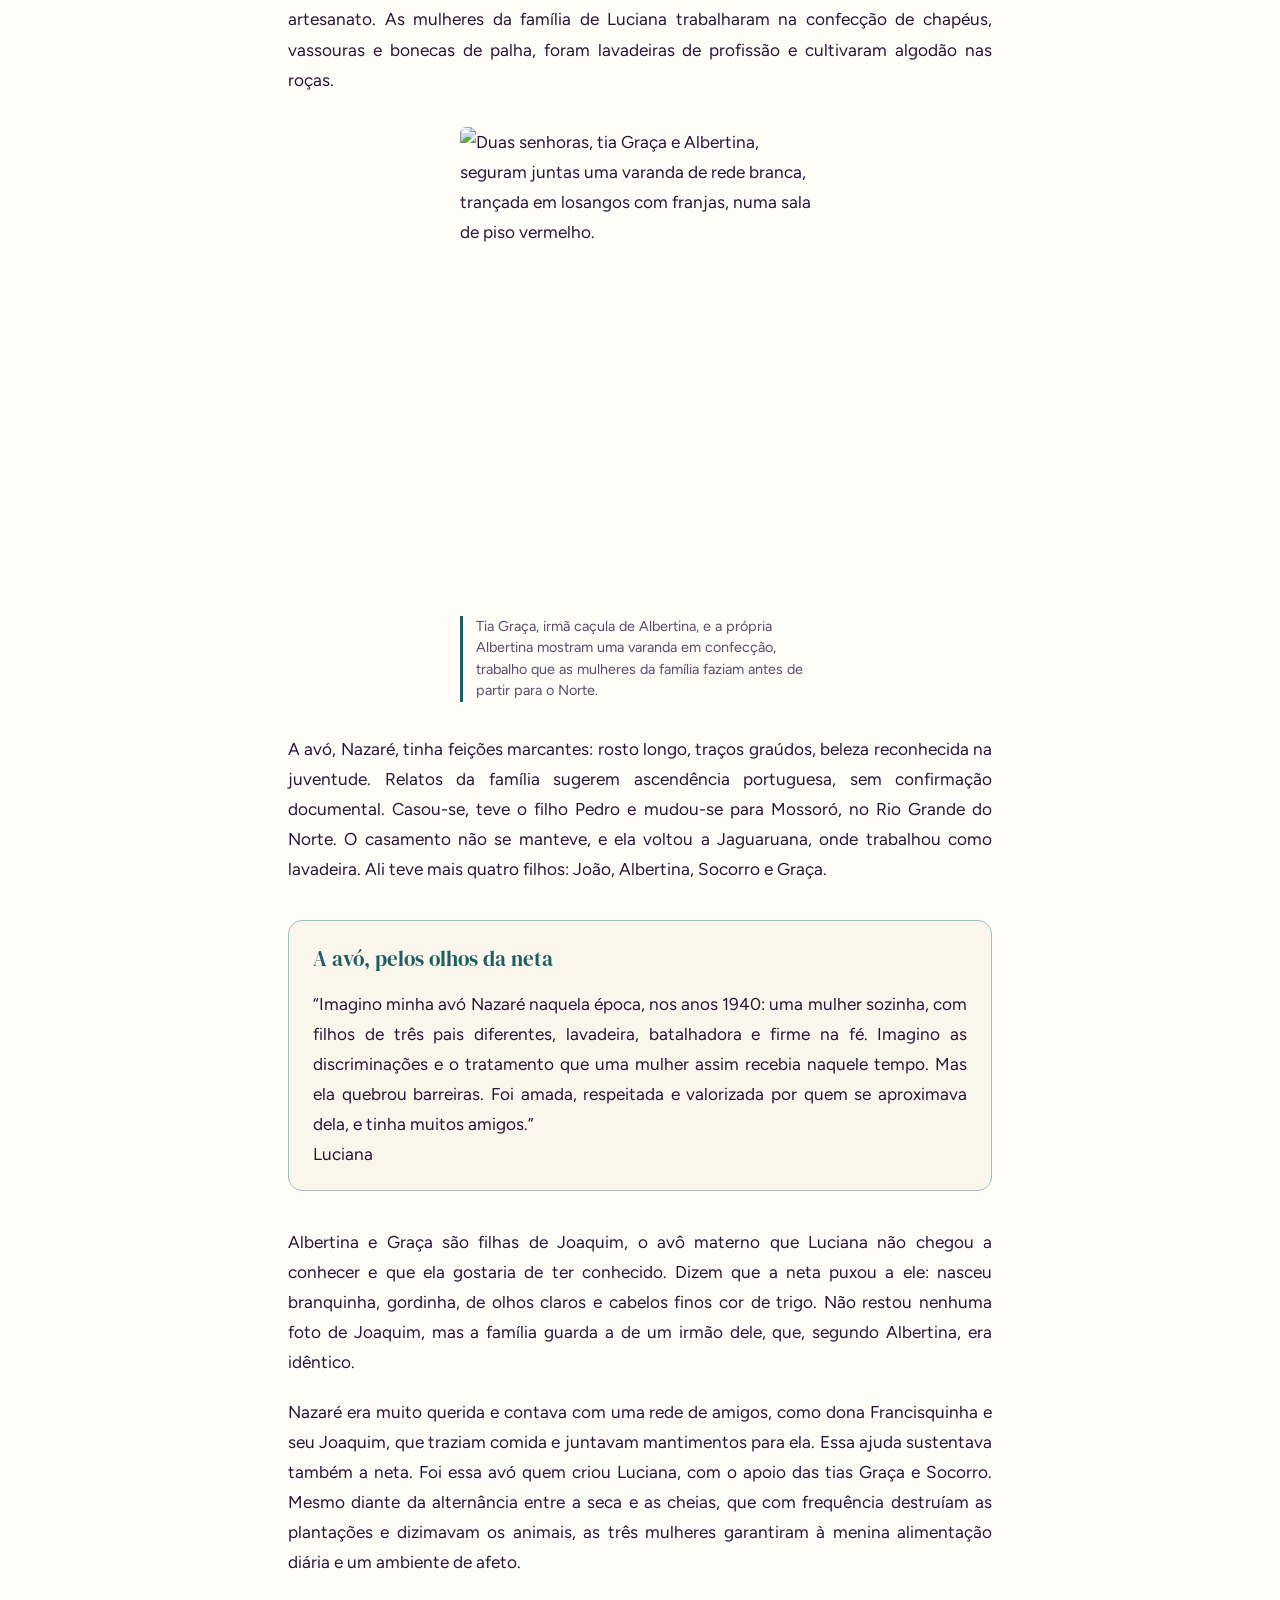
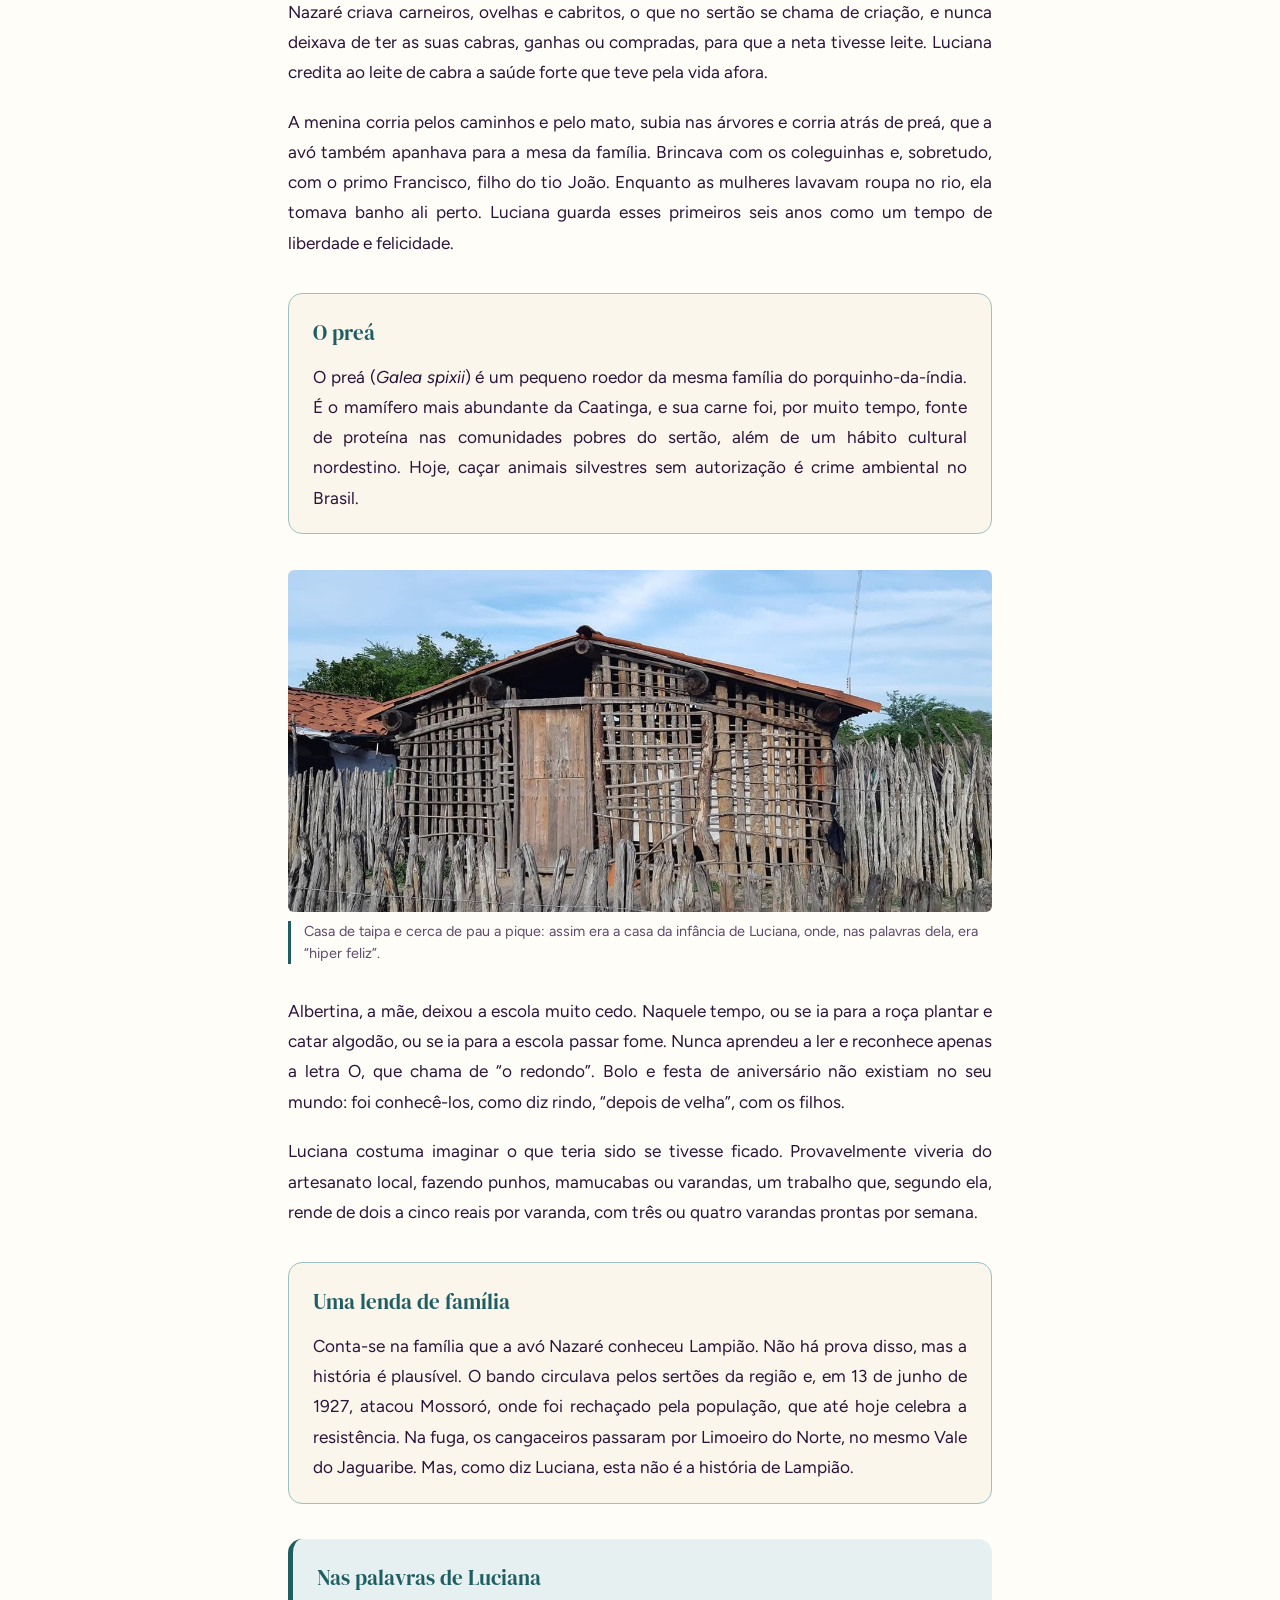
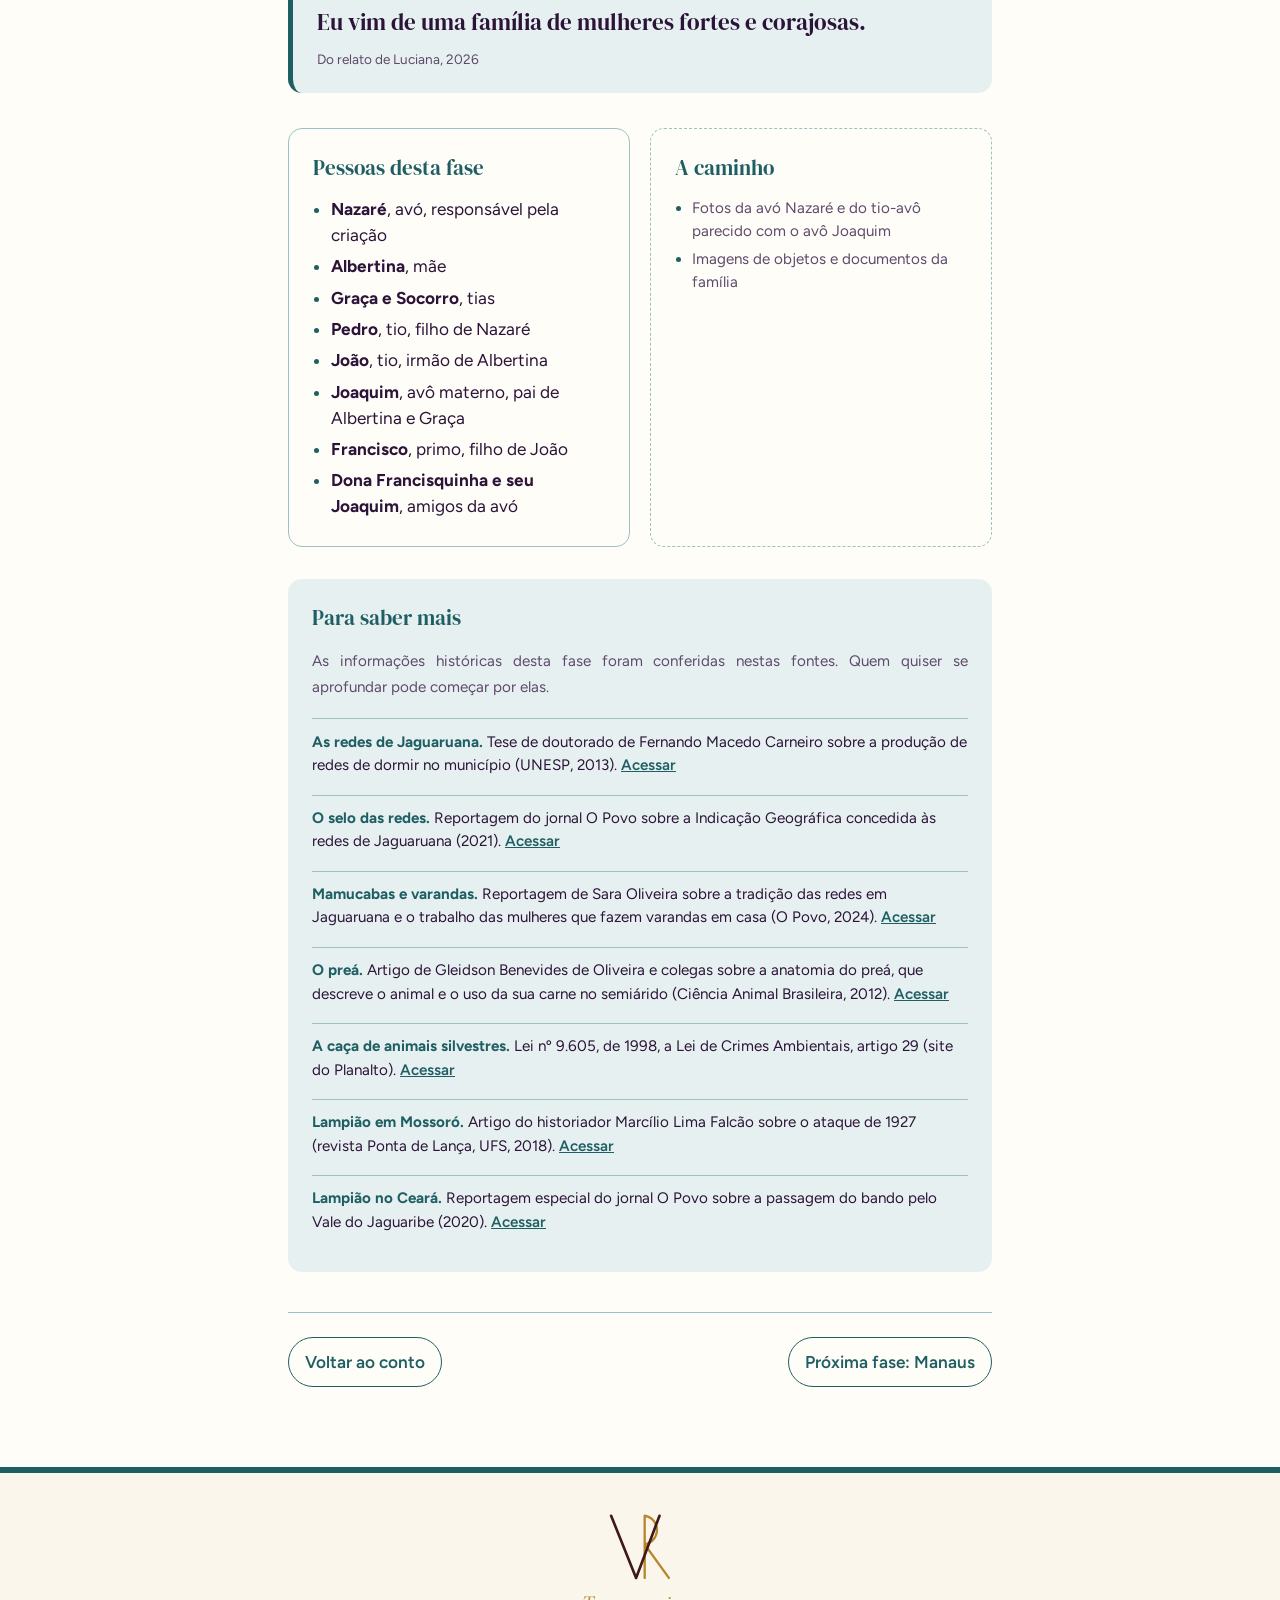
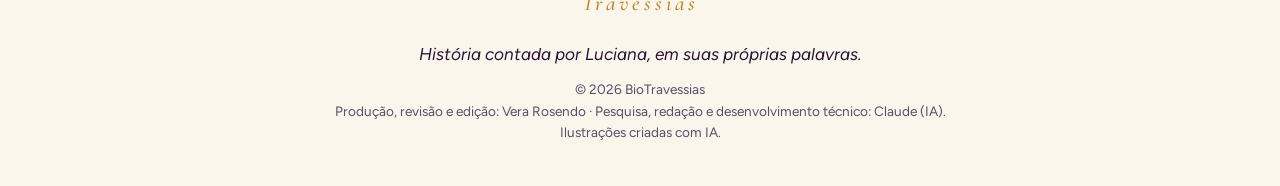
==== commit 74c6ff0d: "Add files via upload" ====
--- a/fase-1-sertao.html
+++ b/fase-1-sertao.html
@@ -11,7 +11,7 @@
   <meta property="og:title" content="O sertão | Biografia de Luciana">
   <meta property="og:description" content="Biografia de Luciana, fase 1: O sertão. Alto do Peru, Jaguaruana (CE), de 1964 a 1970.">
   <meta property="og:url" content="https://contodelu.vercel.app/fase-1-sertao.html">
-  <meta property="og:image" content="https://contodelu.vercel.app/img/compartilhar.jpg">
+  <meta property="og:image" content="https://contodelu.vercel.app/img/compartilhar-fase-1.jpg">
   <meta property="og:image:width" content="1200">
   <meta property="og:image:height" content="630">
   <meta name="twitter:card" content="summary_large_image">
@@ -64,16 +64,40 @@
       <figcaption>O Alto do Peru, em Jaguaruana, onde Luciana nasceu.</figcaption>
     </figure>
 
-    <p>Jaguaruana é conhecida como a Terra da Rede de Dormir. A fabricação de redes, em teares manuais e mecânicos, sustenta até hoje a economia do município, ao lado de cobertores, mantas e tapetes. A produção é coletiva: o tecido central sai dos teares e segue para várias casas, onde diferentes famílias fazem as grades, os punhos e as varandas. Nas ruas da cidade e dos povoados, é comum ver redes expostas à venda nas portas ou em plena confecção.</p>
+    <p>Jaguaruana é conhecida como a Terra da Rede de Dormir. A fabricação de redes, em teares manuais e mecânicos, sustenta até hoje a economia do município, ao lado de cobertores, mantas e tapetes. A produção é coletiva: o tecido central sai dos teares e segue para várias casas, onde diferentes famílias fazem os punhos, as grades, a mamucaba, trançado que une as pontas da rede e reforça sua resistência, e as varandas, as franjas trançadas à mão nas laterais. Nas ruas da cidade e dos povoados, é comum ver redes expostas à venda nas portas ou em plena confecção.</p>
     <p>A região é rica também em carnaúba, palmeira da qual se extrai a cera usada no polimento de pisos e na composição de batons, e cuja palha se transforma em vassouras, chapéus e artesanato. As mulheres da família de Luciana trabalharam na confecção de chapéus, vassouras e bonecas de palha, foram lavadeiras de profissão e cultivaram algodão nas roças.</p>
-    <p>A avó, Nazaré, tinha feições marcantes: rosto longo, traços graúdos, beleza reconhecida na juventude. Relatos da família sugerem ascendência portuguesa, sem confirmação documental. Casou-se, teve o filho Pedro e mudou-se para Mossoró, no Rio Grande do Norte. O casamento não se manteve, e ela voltou a Jaguaruana, onde passou a trabalhar como lavadeira e criou o filho.</p>
-    <p>Foi essa avó quem criou Luciana, com o apoio das tias Graça e Socorro. Mesmo diante da alternância entre a seca e as cheias, que com frequência destruíam as plantações e dizimavam os animais, as três mulheres garantiram à menina alimentação diária e um ambiente de afeto, que Luciana guarda como um tempo de liberdade e felicidade.</p>
+
+    <figure class="foto foto--retrato">
+      <img src="img/varanda-graca-albertina.jpg" alt="Duas senhoras, tia Graça e Albertina, seguram juntas uma varanda de rede branca, trançada em losangos com franjas, numa sala de piso vermelho." width="750" height="1000" loading="lazy">
+      <figcaption>Tia Graça, irmã caçula de Albertina, e a própria Albertina mostram uma varanda em confecção, trabalho que as mulheres da família faziam antes de partir para o Norte.</figcaption>
+    </figure>
+
+    <p>A avó, Nazaré, tinha feições marcantes: rosto longo, traços graúdos, beleza reconhecida na juventude. Relatos da família sugerem ascendência portuguesa, sem confirmação documental. Casou-se, teve o filho Pedro e mudou-se para Mossoró, no Rio Grande do Norte. O casamento não se manteve, e ela voltou a Jaguaruana, onde trabalhou como lavadeira. Ali teve mais quatro filhos: João, Albertina, Socorro e Graça.</p>
+
+    <aside class="box box--lenda">
+      <h2 class="box__titulo">A avó, pelos olhos da neta</h2>
+      <p>“Imagino minha avó Nazaré naquela época, nos anos 1940: uma mulher sozinha, com filhos de três pais diferentes, lavadeira, batalhadora e firme na fé. Imagino as discriminações e o tratamento que uma mulher assim recebia naquele tempo. Mas ela quebrou barreiras. Foi amada, respeitada e valorizada por quem se aproximava dela, e tinha muitos amigos.”</p>
+      <p><span class="box__assina">Luciana</span></p>
+    </aside>
+
+    <p>Albertina e Graça são filhas de Joaquim, o avô materno que Luciana não chegou a conhecer e que ela gostaria de ter conhecido. Dizem que a neta puxou a ele: nasceu branquinha, gordinha, de olhos claros e cabelos finos cor de trigo. Não restou nenhuma foto de Joaquim, mas a família guarda a de um irmão dele, que, segundo Albertina, era idêntico.</p>
+    <p>Nazaré era muito querida e contava com uma rede de amigos, como dona Francisquinha e seu Joaquim, que traziam comida e juntavam mantimentos para ela. Essa ajuda sustentava também a neta. Foi essa avó quem criou Luciana, com o apoio das tias Graça e Socorro. Mesmo diante da alternância entre a seca e as cheias, que com frequência destruíam as plantações e dizimavam os animais, as três mulheres garantiram à menina alimentação diária e um ambiente de afeto.</p>
+    <p>Nazaré criava carneiros, ovelhas e cabritos, o que no sertão se chama de criação, e nunca deixava de ter as suas cabras, ganhas ou compradas, para que a neta tivesse leite. Luciana credita ao leite de cabra a saúde forte que teve pela vida afora.</p>
+    <p>A menina corria pelos caminhos e pelo mato, subia nas árvores e corria atrás de preá, que a avó também apanhava para a mesa da família. Brincava com os coleguinhas e, sobretudo, com o primo Francisco, filho do tio João. Enquanto as mulheres lavavam roupa no rio, ela tomava banho ali perto. Luciana guarda esses primeiros seis anos como um tempo de liberdade e felicidade.</p>
+
+    <aside class="box box--lenda">
+      <h2 class="box__titulo">O preá</h2>
+      <p>O preá (<em>Galea spixii</em>) é um pequeno roedor da mesma família do porquinho-da-índia. É o mamífero mais abundante da Caatinga, e sua carne foi, por muito tempo, fonte de proteína nas comunidades pobres do sertão, além de um hábito cultural nordestino. Hoje, caçar animais silvestres sem autorização é crime ambiental no Brasil.</p>
+    </aside>
+
 
     <figure class="foto">
       <img src="img/casa-de-taipa.jpg" alt="Casa de taipa com paredes de varas de madeira entrelaçadas, telhado de telha e cerca de pau a pique." width="1200" height="584" loading="lazy">
       <figcaption>Casa de taipa e cerca de pau a pique: assim era a casa da infância de Luciana, onde, nas palavras dela, era “hiper feliz”.</figcaption>
     </figure>
 
+    <p>Albertina, a mãe, deixou a escola muito cedo. Naquele tempo, ou se ia para a roça plantar e catar algodão, ou se ia para a escola passar fome. Nunca aprendeu a ler e reconhece apenas a letra O, que chama de “o redondo”. Bolo e festa de aniversário não existiam no seu mundo: foi conhecê-los, como diz rindo, “depois de velha”, com os filhos.</p>
+    <p>Luciana costuma imaginar o que teria sido se tivesse ficado. Provavelmente viveria do artesanato local, fazendo punhos, mamucabas ou varandas, um trabalho que, segundo ela, rende de dois a cinco reais por varanda, com três ou quatro varandas prontas por semana.</p>
 
     <aside class="box box--lenda">
       <h2 class="box__titulo">Uma lenda de família</h2>
@@ -95,12 +119,15 @@
           <li><strong>Graça e Socorro</strong>, tias</li>
           <li><strong>Pedro</strong>, tio, filho de Nazaré</li>
           <li><strong>João</strong>, tio, irmão de Albertina</li>
+          <li><strong>Joaquim</strong>, avô materno, pai de Albertina e Graça</li>
+          <li><strong>Francisco</strong>, primo, filho de João</li>
+          <li><strong>Dona Francisquinha e seu Joaquim</strong>, amigos da avó</li>
         </ul>
       </aside>
       <aside class="box box--falta">
         <h2 class="box__titulo">A caminho</h2>
         <ul>
-          <li>Lembranças da casa e da rotina com a avó e as tias</li>
+          <li>Fotos da avó Nazaré e do tio-avô parecido com o avô Joaquim</li>
           <li>Imagens de objetos e documentos da família</li>
         </ul>
       </aside>
@@ -112,6 +139,9 @@
       <ul>
         <li><strong>As redes de Jaguaruana.</strong> Tese de doutorado de Fernando Macedo Carneiro sobre a produção de redes de dormir no município (UNESP, 2013). <a href="https://repositorio.unesp.br/handle/11449/104472" target="_blank" rel="noopener">Acessar</a></li>
         <li><strong>O selo das redes.</strong> Reportagem do jornal O Povo sobre a Indicação Geográfica concedida às redes de Jaguaruana (2021). <a href="https://mais.opovo.com.br/jornal/economia/2021/09/28/indicacao-geografica-novos-caminhos-para-desenvolver-a-economia-do-ceara.html" target="_blank" rel="noopener">Acessar</a></li>
+        <li><strong>Mamucabas e varandas.</strong> Reportagem de Sara Oliveira sobre a tradição das redes em Jaguaruana e o trabalho das mulheres que fazem varandas em casa (O Povo, 2024). <a href="https://mais.opovo.com.br/reportagens-especiais/tradicao-profissional-no-ceara/2024/06/23/em-jaguaruana-heranca-cultural-valiosa-tenta-resistir-no-tear-no-tempo.html" target="_blank" rel="noopener">Acessar</a></li>
+        <li><strong>O preá.</strong> Artigo de Gleidson Benevides de Oliveira e colegas sobre a anatomia do preá, que descreve o animal e o uso da sua carne no semiárido (Ciência Animal Brasileira, 2012). <a href="https://revistas.ufg.br/vet/article/view/15600" target="_blank" rel="noopener">Acessar</a></li>
+        <li><strong>A caça de animais silvestres.</strong> Lei nº 9.605, de 1998, a Lei de Crimes Ambientais, artigo 29 (site do Planalto). <a href="https://www.planalto.gov.br/ccivil_03/leis/l9605.htm" target="_blank" rel="noopener">Acessar</a></li>
         <li><strong>Lampião em Mossoró.</strong> Artigo do historiador Marcílio Lima Falcão sobre o ataque de 1927 (revista Ponta de Lança, UFS, 2018). <a href="https://periodicos.ufs.br/pontadelanca/article/download/9379/pdf/27276" target="_blank" rel="noopener">Acessar</a></li>
         <li><strong>Lampião no Ceará.</strong> Reportagem especial do jornal O Povo sobre a passagem do bando pelo Vale do Jaguaribe (2020). <a href="https://mais.opovo.com.br/reportagens-especiais/lampiao-e-a-violencia-no-cangaco/2020/07/27/lampiao-e-o-ceara--o-estado-que-ele-poupava-da-violencia.html" target="_blank" rel="noopener">Acessar</a></li>
       </ul>
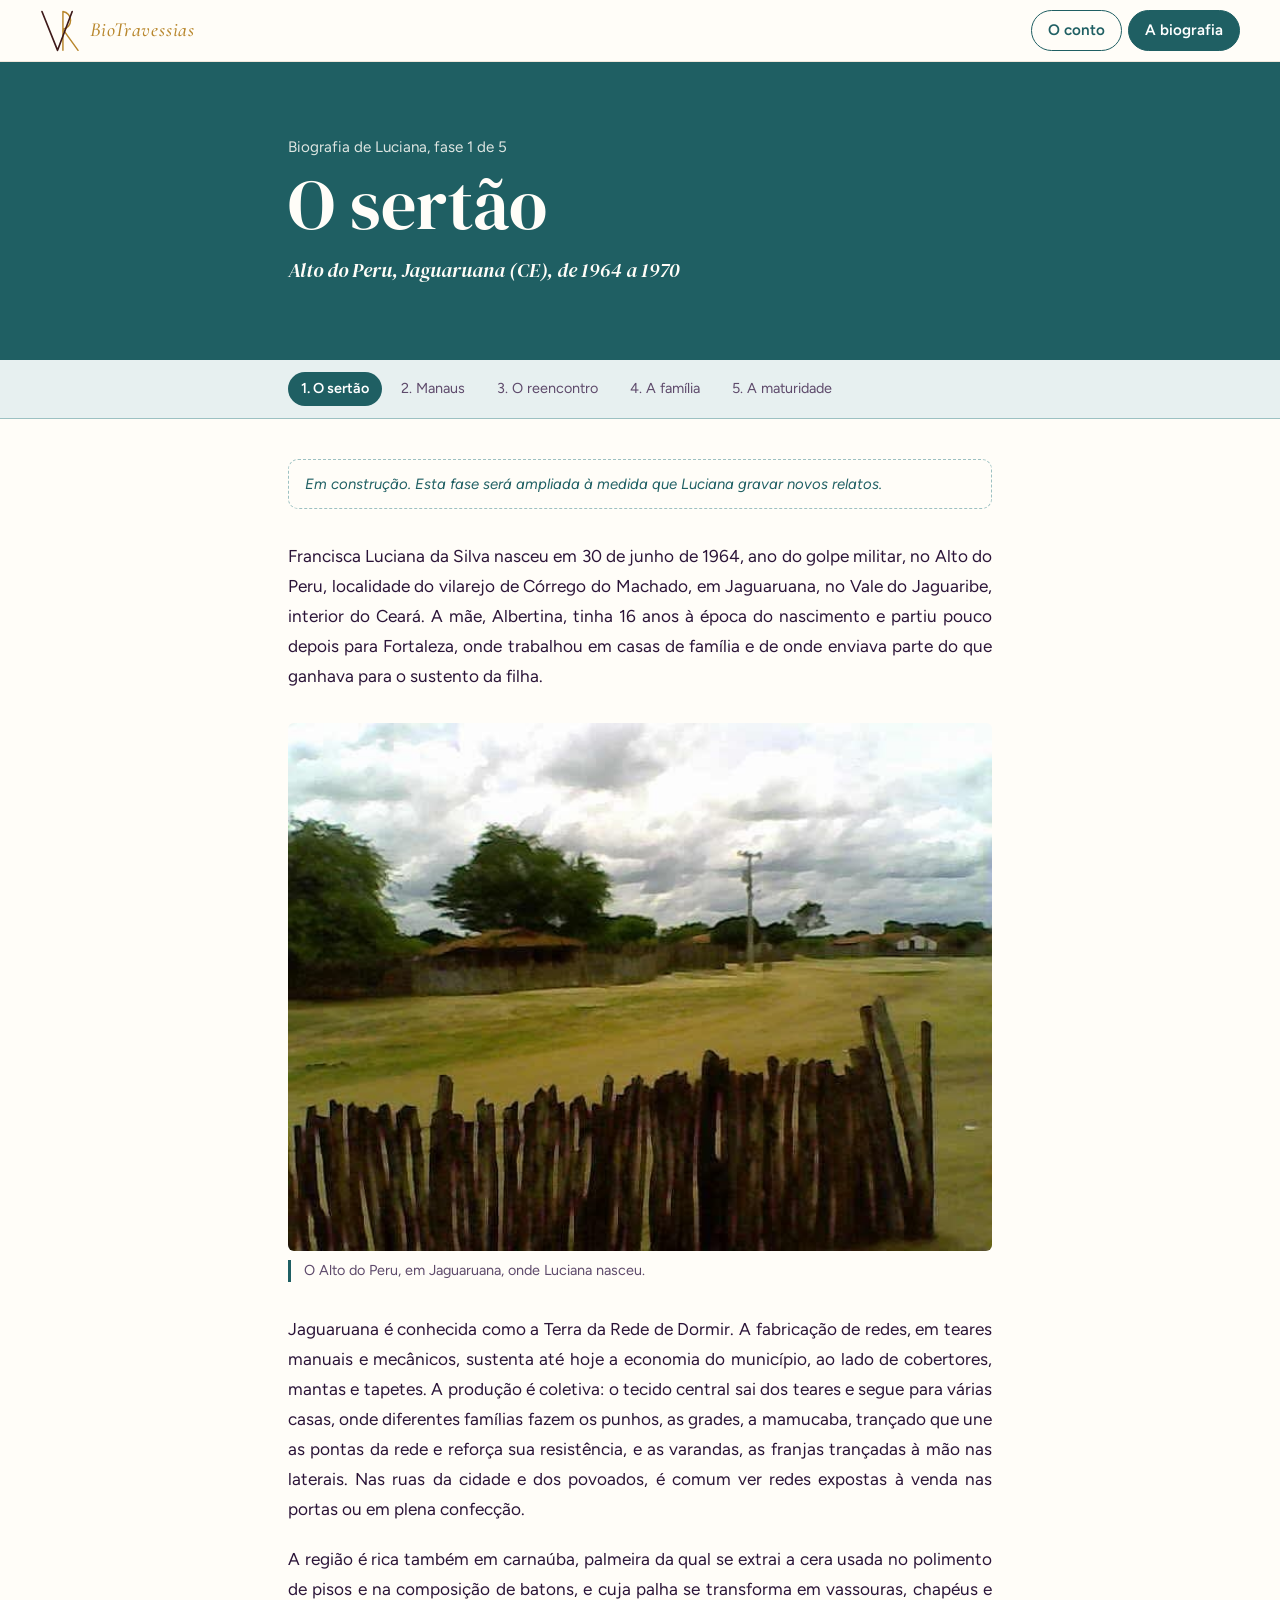
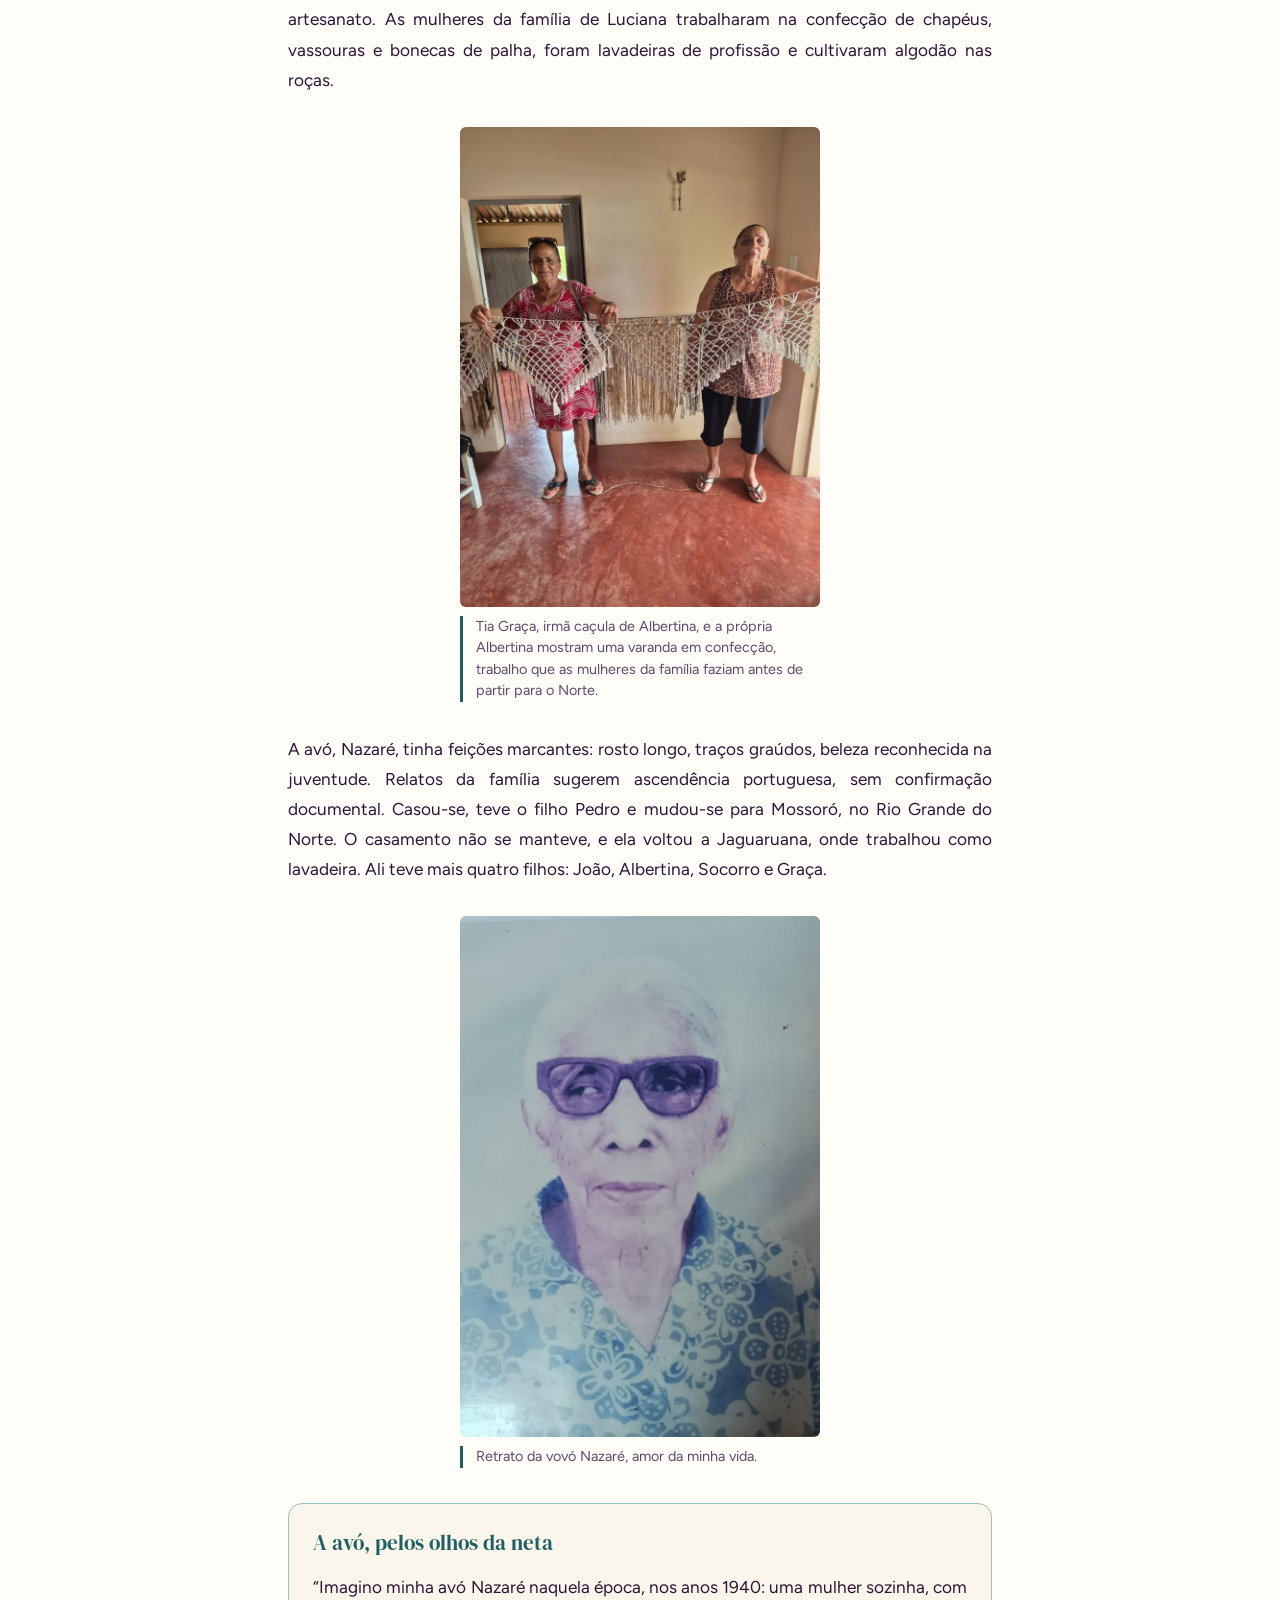
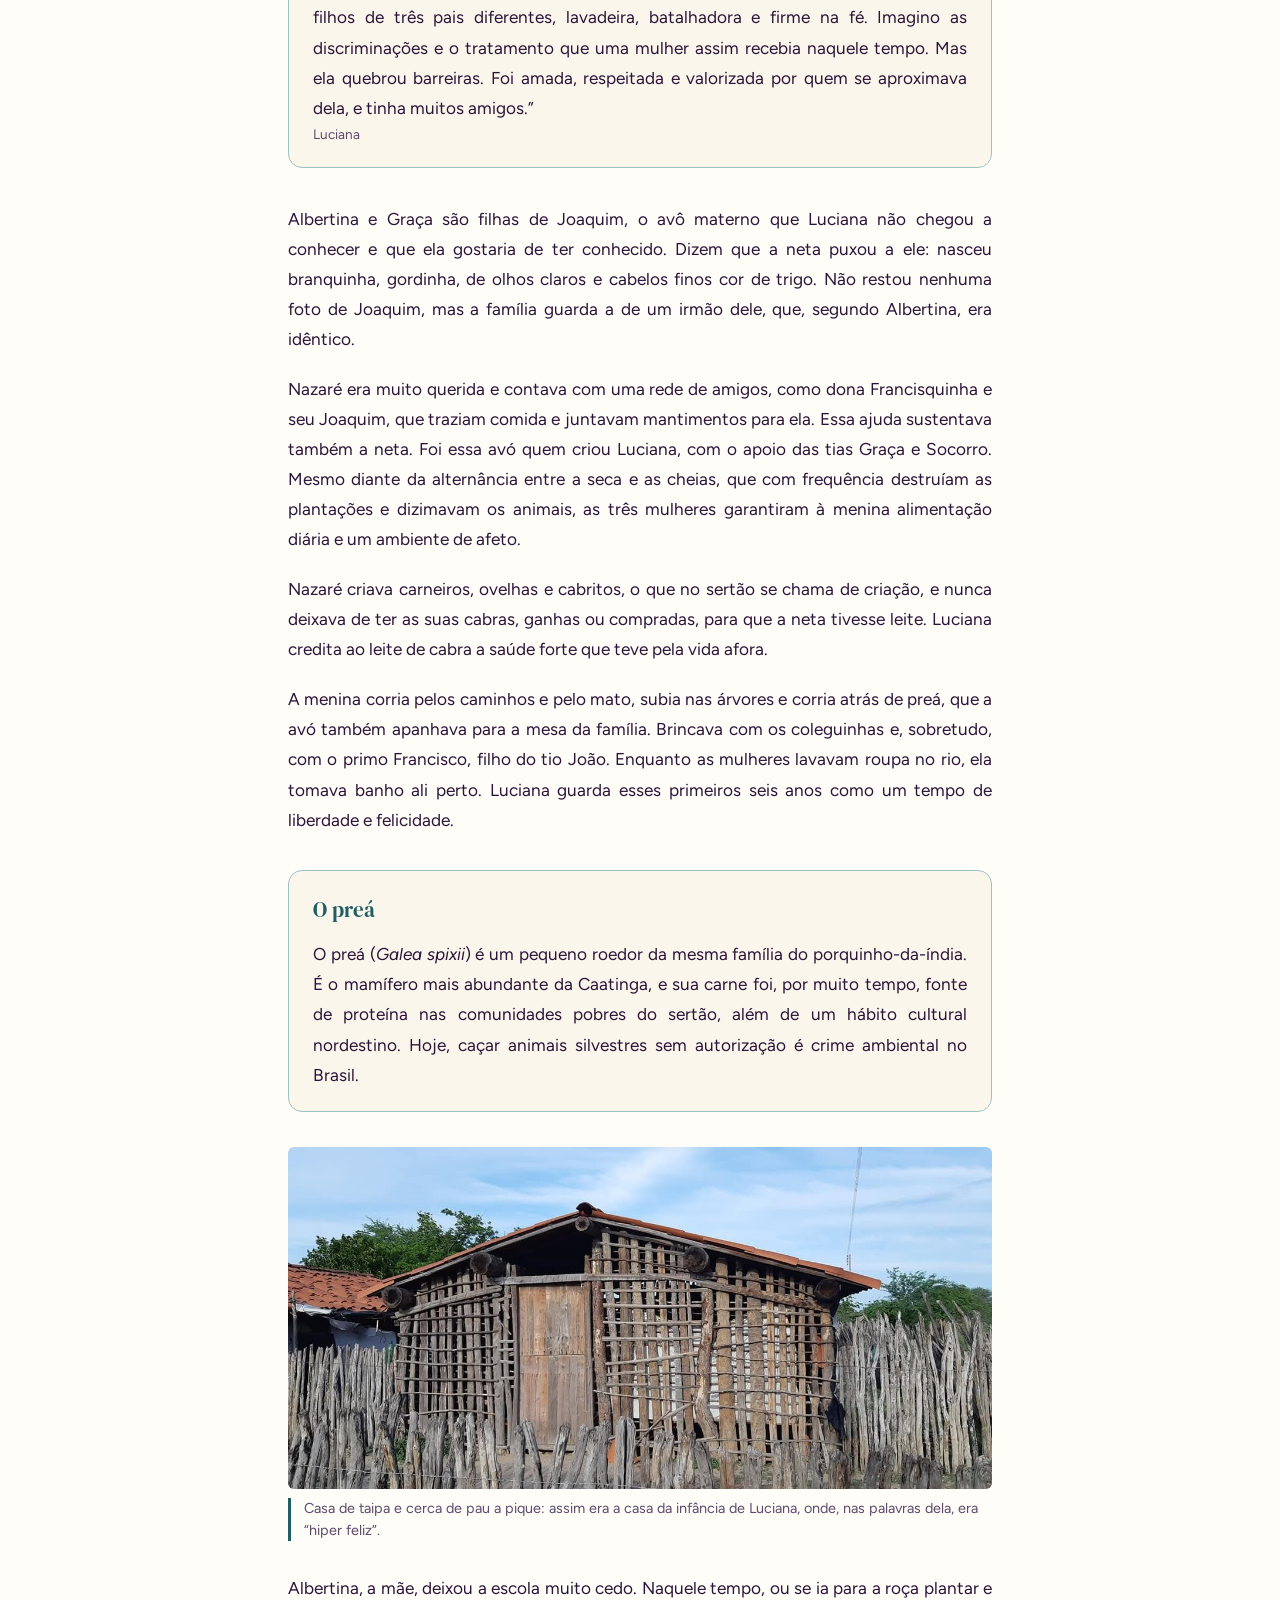
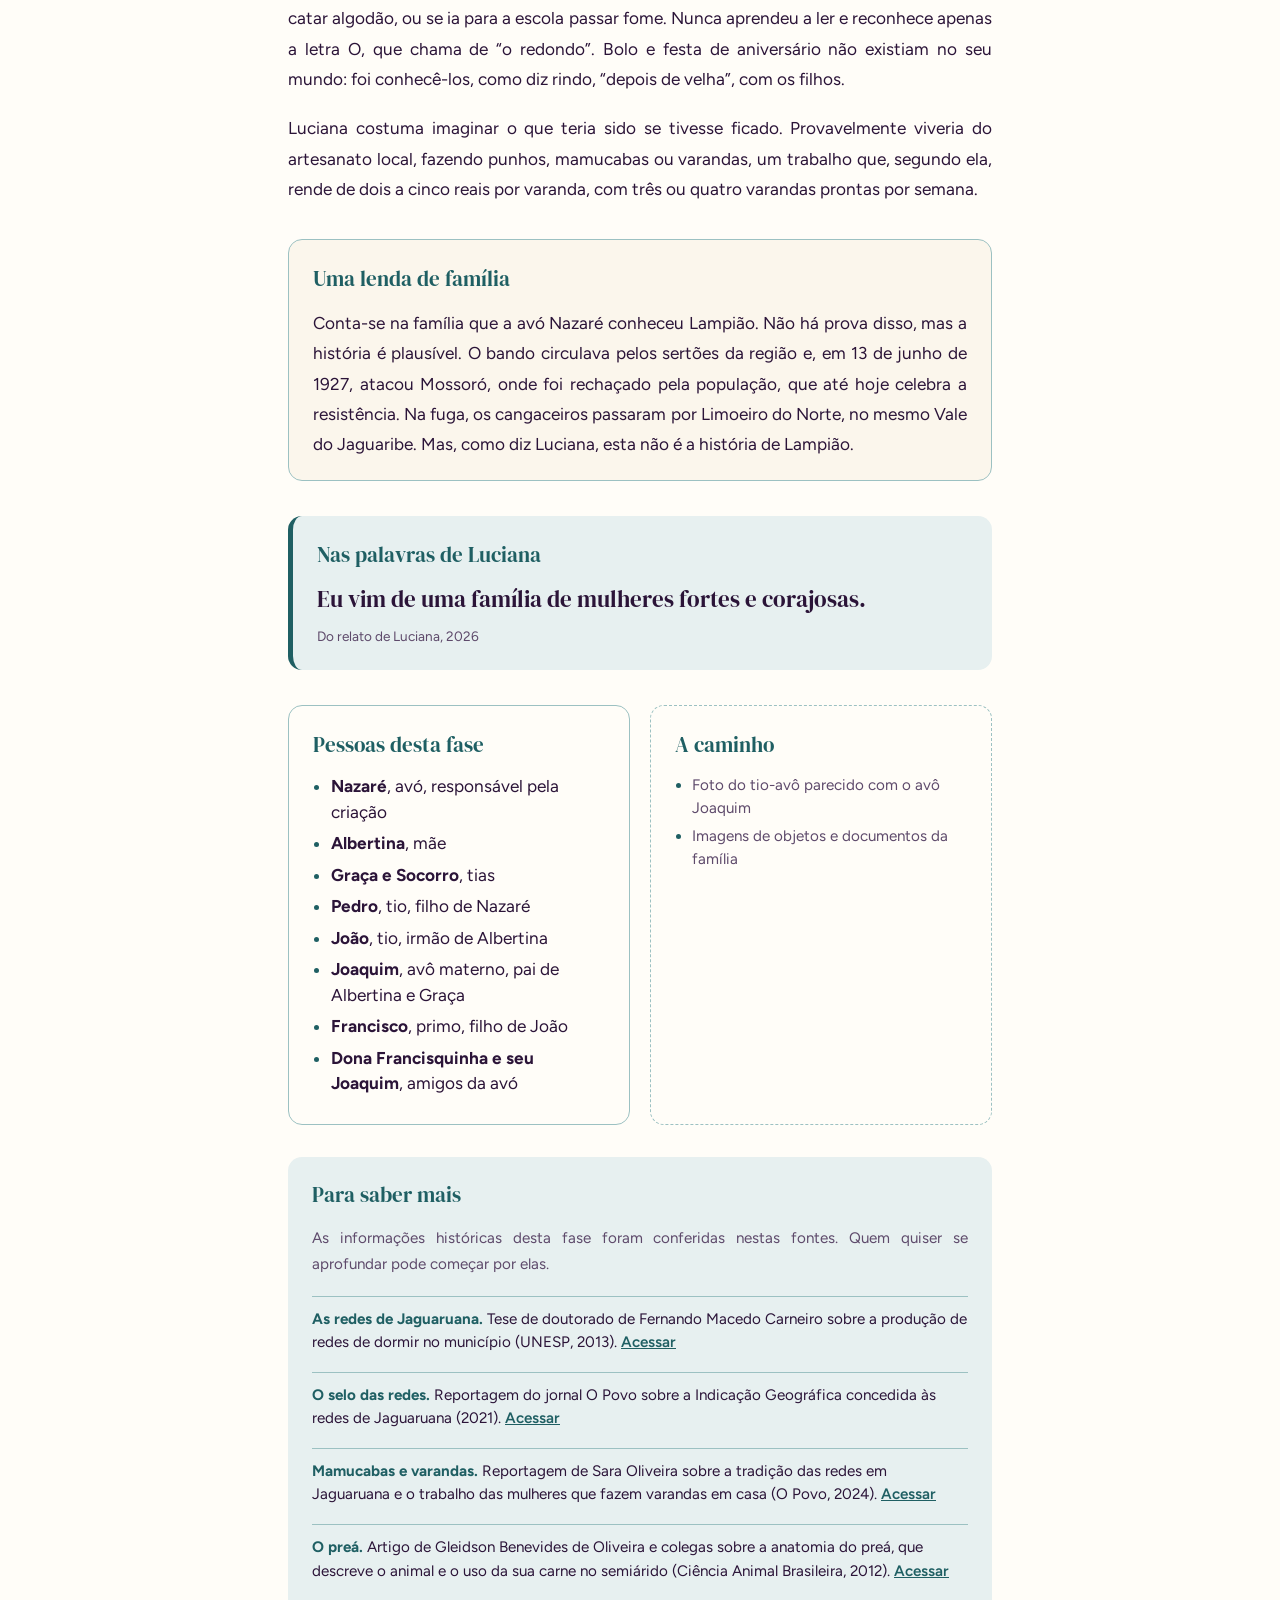
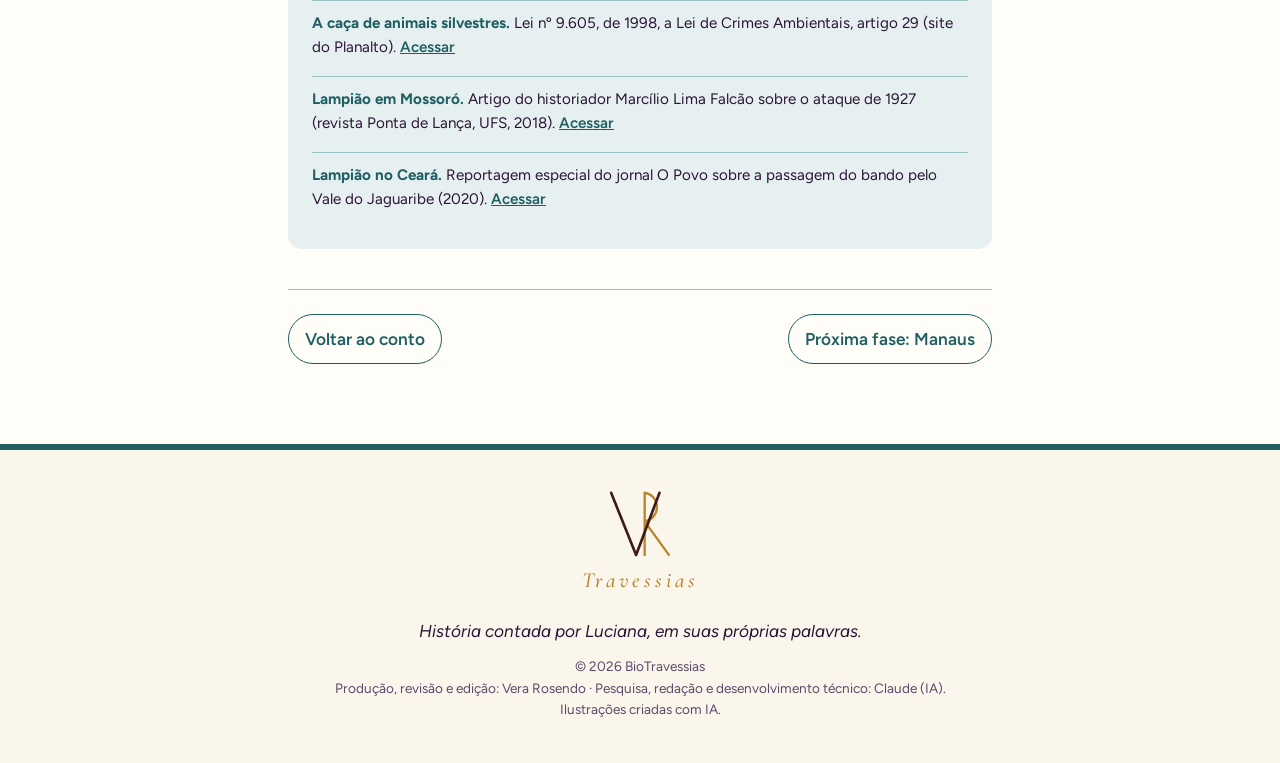
==== commit 67e9cafe: "Ajustes da Lu: nomes dos filhos, 45 anos, fotos novas e fase 2 ampliada Co-Authored-By: Claude Opus " ====
--- a/fase-1-sertao.html
+++ b/fase-1-sertao.html
@@ -74,6 +74,11 @@
 
     <p>A avó, Nazaré, tinha feições marcantes: rosto longo, traços graúdos, beleza reconhecida na juventude. Relatos da família sugerem ascendência portuguesa, sem confirmação documental. Casou-se, teve o filho Pedro e mudou-se para Mossoró, no Rio Grande do Norte. O casamento não se manteve, e ela voltou a Jaguaruana, onde trabalhou como lavadeira. Ali teve mais quatro filhos: João, Albertina, Socorro e Graça.</p>
 
+    <figure class="foto foto--retrato">
+      <img src="img/vovo-nazare.jpg" alt="Retrato antigo, de cores desbotadas: a avó Nazaré, de cabelos brancos e óculos de armação escura, com blusa estampada de flores azuis." width="700" height="1013" loading="lazy">
+      <figcaption>Retrato da vovó Nazaré, amor da minha vida.</figcaption>
+    </figure>
+
     <aside class="box box--lenda">
       <h2 class="box__titulo">A avó, pelos olhos da neta</h2>
       <p>“Imagino minha avó Nazaré naquela época, nos anos 1940: uma mulher sozinha, com filhos de três pais diferentes, lavadeira, batalhadora e firme na fé. Imagino as discriminações e o tratamento que uma mulher assim recebia naquele tempo. Mas ela quebrou barreiras. Foi amada, respeitada e valorizada por quem se aproximava dela, e tinha muitos amigos.”</p>
@@ -127,7 +132,7 @@
       <aside class="box box--falta">
         <h2 class="box__titulo">A caminho</h2>
         <ul>
-          <li>Fotos da avó Nazaré e do tio-avô parecido com o avô Joaquim</li>
+          <li>Foto do tio-avô parecido com o avô Joaquim</li>
           <li>Imagens de objetos e documentos da família</li>
         </ul>
       </aside>
--- a/css/fases.css
+++ b/css/fases.css
@@ -260,3 +260,59 @@
   padding-left: .8rem;
   border-left: 3px solid var(--tom);
 }
+
+/* Vídeo */
+.foto--video video {
+  display: block;
+  width: 100%;
+  height: auto;
+  border-radius: 6px;
+  background: #1c1c1c;
+}
+.foto--video figcaption {
+  font-family: var(--titulo);
+  font-size: 1.12rem;
+  line-height: 1.45;
+  color: var(--tinta);
+}
+.foto__quem {
+  display: block;
+  font-family: var(--corpo);
+  font-size: .85rem;
+  color: var(--tinta-suave);
+  margin-top: .2rem;
+}
+
+/* Assinatura em box de citação */
+.box__assina {
+  display: block;
+  font-size: .85rem;
+  font-style: normal;
+  color: var(--tinta-suave);
+  text-align: left;
+}
+
+/* Cartão com link para vídeo externo */
+.link-video {
+  display: flex;
+  align-items: center;
+  justify-content: space-between;
+  gap: 1rem;
+  flex-wrap: wrap;
+  margin: 2rem 0;
+  padding: 1.1rem 1.4rem;
+  border-radius: 14px;
+  background: var(--tom-claro);
+  border-left: 5px solid var(--tom);
+}
+.link-video__texto { margin: 0; flex: 1 1 18rem; text-align: left; }
+.link-video__botao {
+  flex: 0 0 auto;
+  font-weight: 600;
+  text-decoration: none;
+  color: #fff;
+  background: var(--tom);
+  padding: .55rem 1.1rem;
+  border-radius: 999px;
+}
+.link-video__botao:hover { filter: brightness(1.12); }
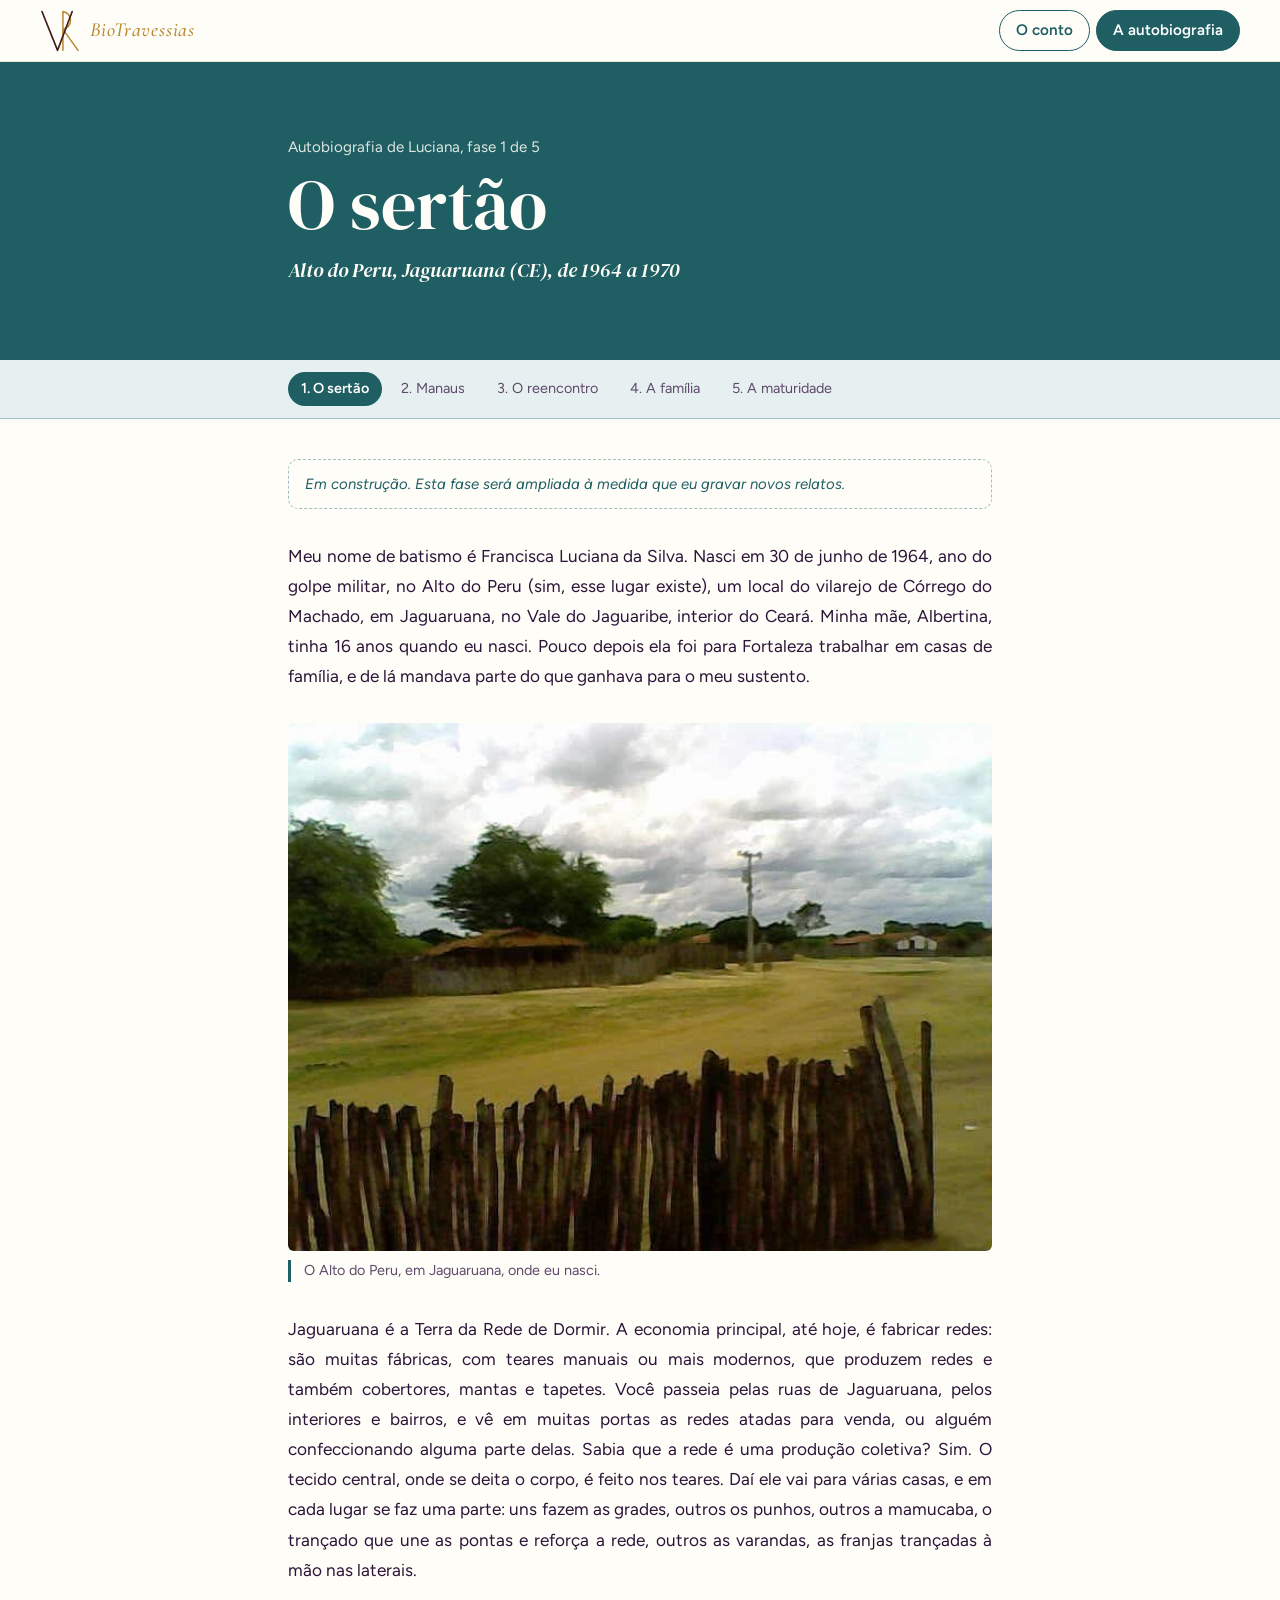
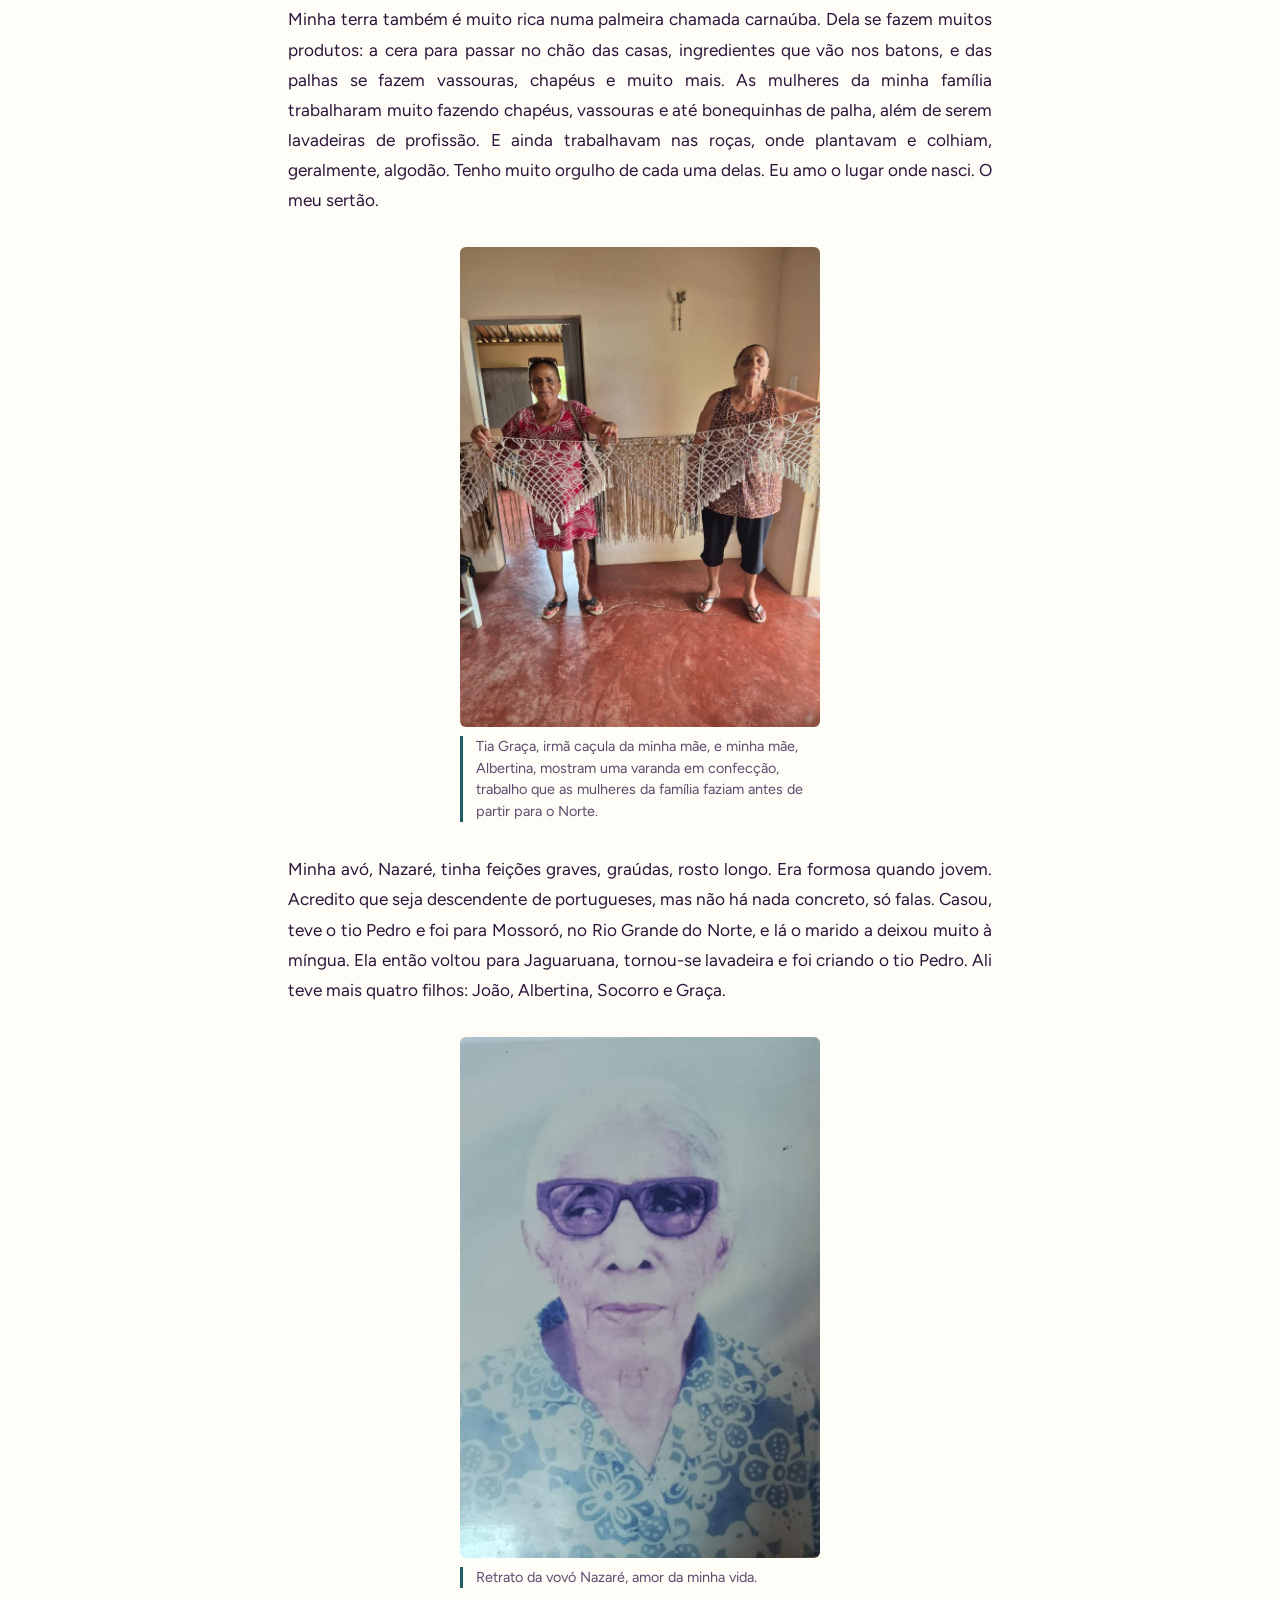
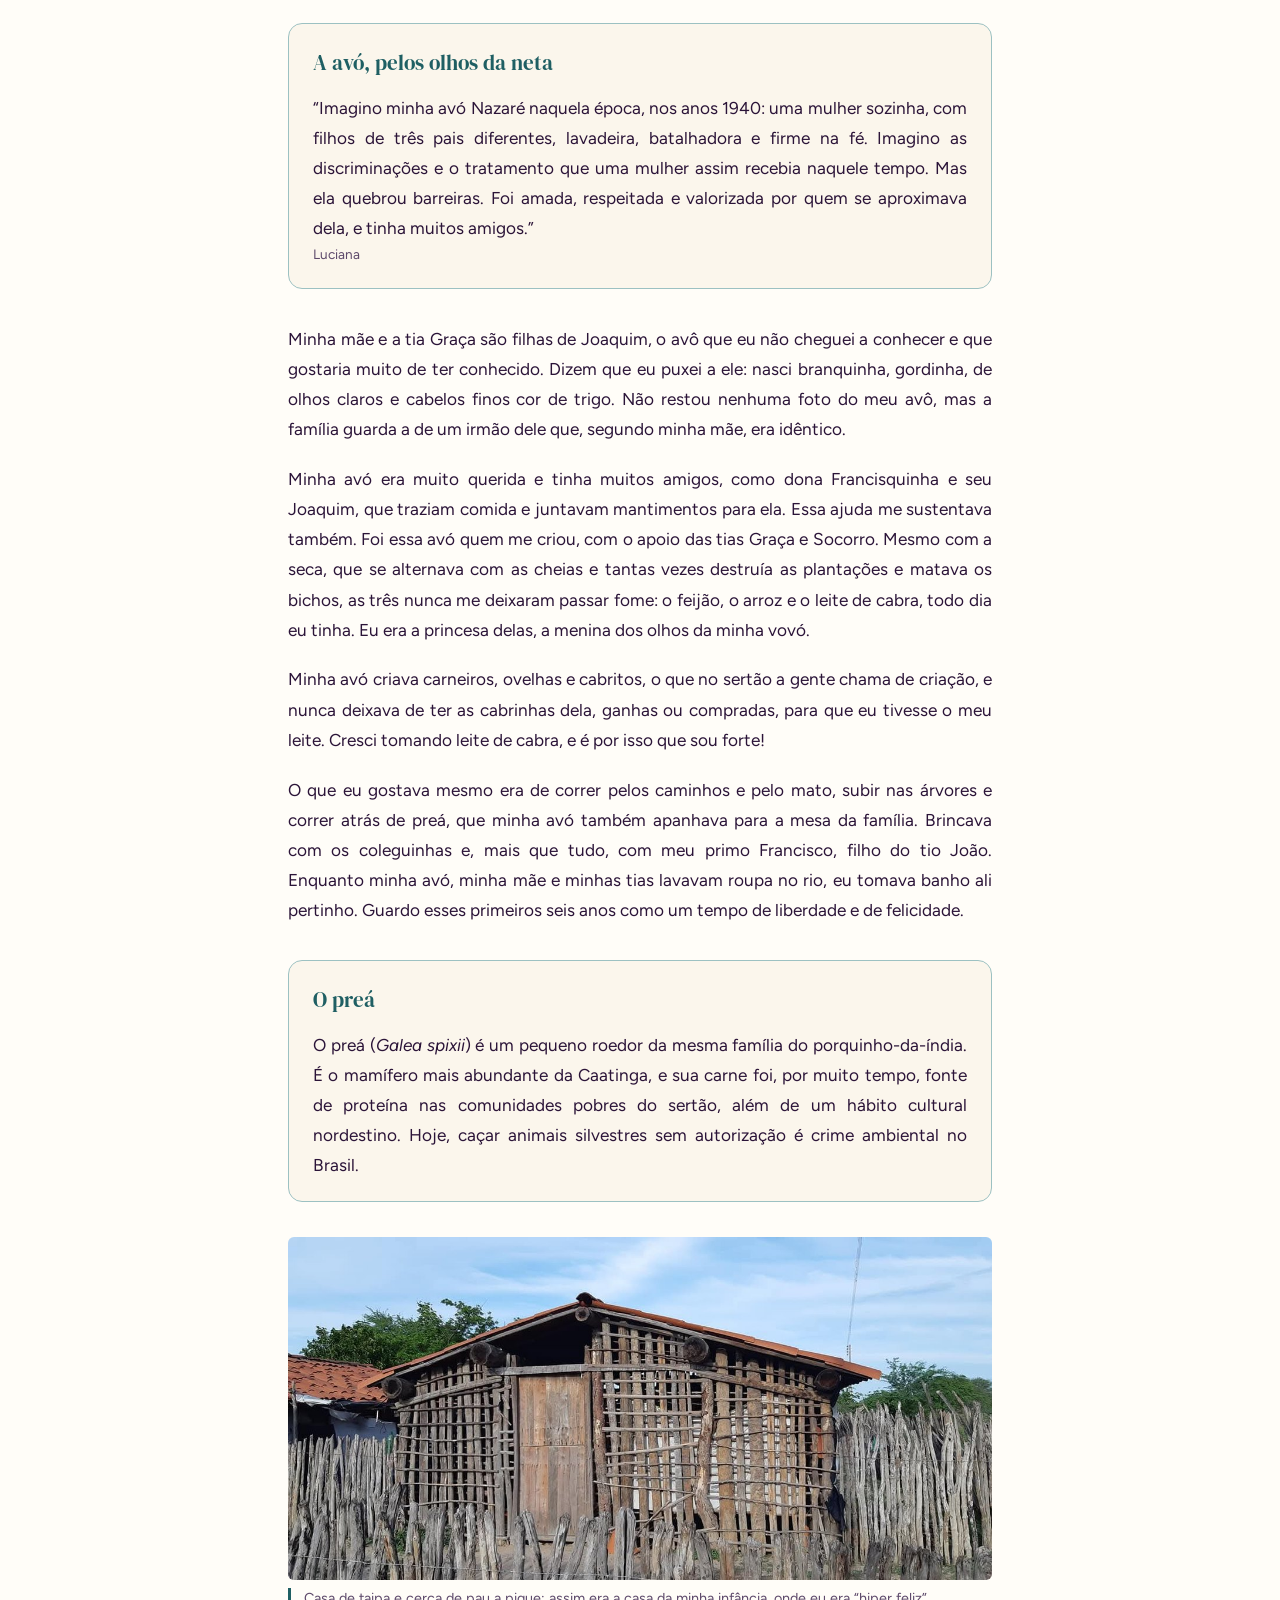
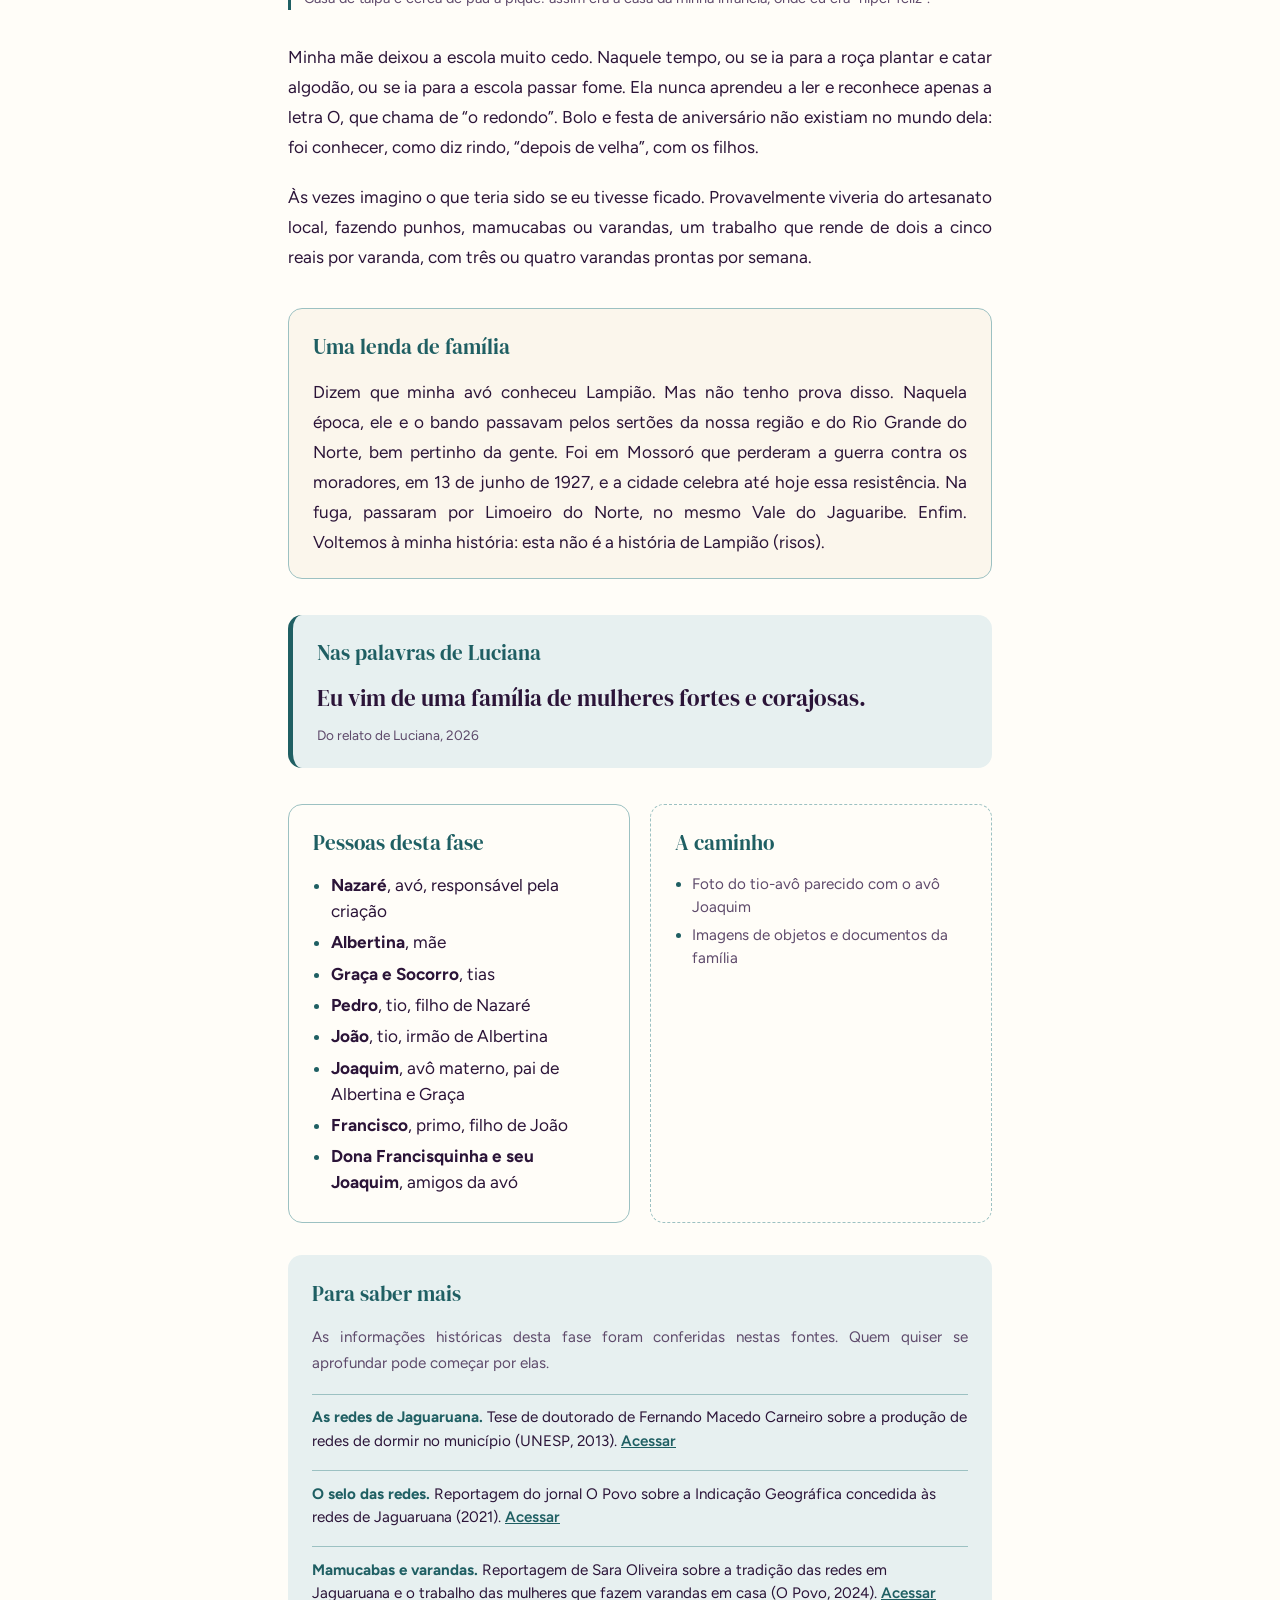
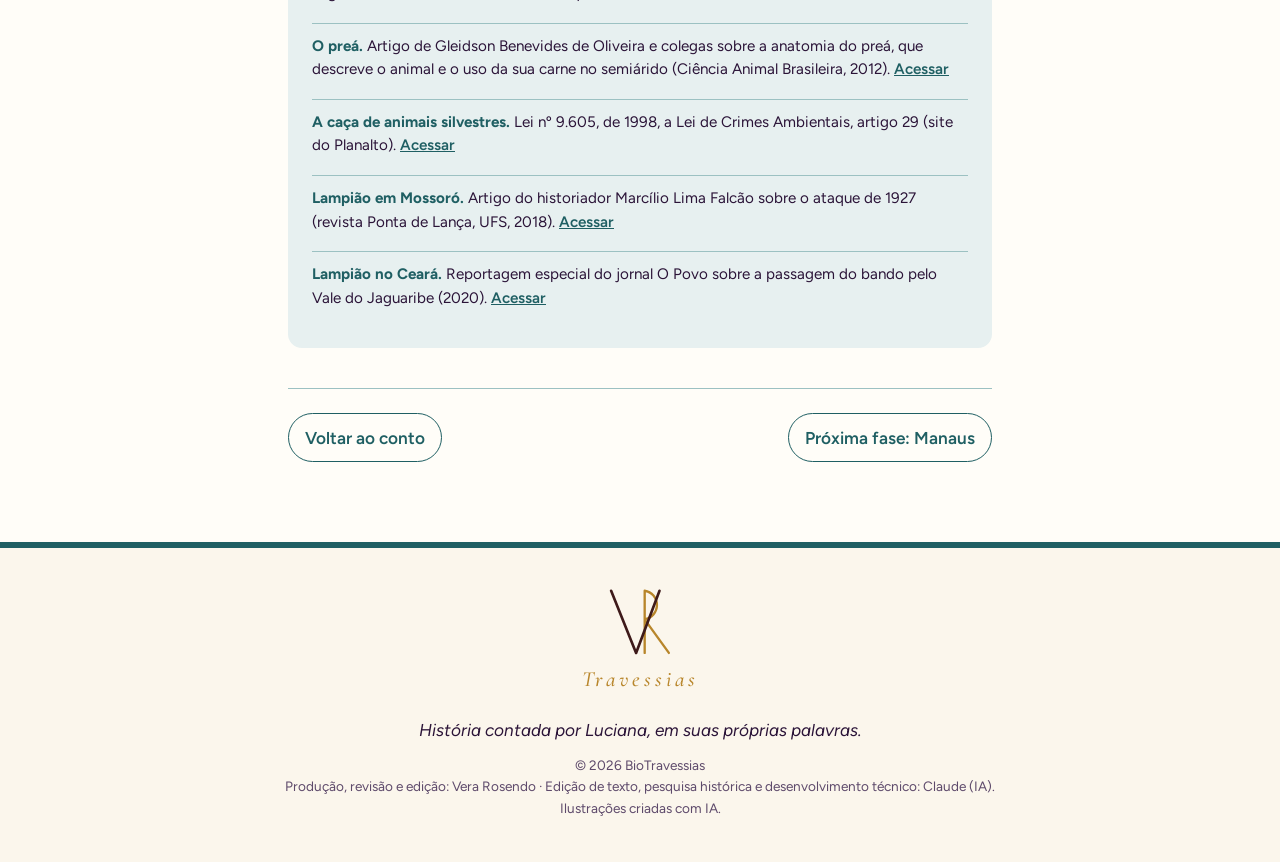
==== commit b81a955b: "Autobiografia em primeira pessoa em todas as fases Co-Authored-By: Claude Opus 5.5 <noreply@anthropi" ====
--- a/fase-1-sertao.html
+++ b/fase-1-sertao.html
@@ -3,13 +3,13 @@
 <head>
   <meta charset="UTF-8">
   <meta name="viewport" content="width=device-width, initial-scale=1">
-  <title>O sertão | Biografia de Luciana | BioTravessias</title>
-  <meta name="description" content="Biografia de Luciana, fase 1: O sertão. Alto do Peru, Jaguaruana (CE), de 1964 a 1970.">
+  <title>O sertão | Autobiografia de Luciana | BioTravessias</title>
+  <meta name="description" content="Autobiografia de Luciana, fase 1: O sertão. Alto do Peru, Jaguaruana (CE), de 1964 a 1970.">
   <meta property="og:type" content="article">
   <meta property="og:site_name" content="BioTravessias">
   <meta property="og:locale" content="pt_BR">
-  <meta property="og:title" content="O sertão | Biografia de Luciana">
-  <meta property="og:description" content="Biografia de Luciana, fase 1: O sertão. Alto do Peru, Jaguaruana (CE), de 1964 a 1970.">
+  <meta property="og:title" content="O sertão | Autobiografia de Luciana">
+  <meta property="og:description" content="Autobiografia de Luciana, fase 1: O sertão. Alto do Peru, Jaguaruana (CE), de 1964 a 1970.">
   <meta property="og:url" content="https://contodelu.vercel.app/fase-1-sertao.html">
   <meta property="og:image" content="https://contodelu.vercel.app/img/compartilhar-fase-1.jpg">
   <meta property="og:image:width" content="1200">
@@ -18,7 +18,7 @@
   <link rel="preconnect" href="https://fonts.googleapis.com">
   <link rel="preconnect" href="https://fonts.gstatic.com" crossorigin>
   <link href="https://fonts.googleapis.com/css2?family=DM+Serif+Display:ital@0;1&family=Figtree:ital,wght@0,400;0,600;0,700;1,400&family=Cormorant+Garamond:ital,wght@1,500&display=swap" rel="stylesheet">
-  <link rel="stylesheet" href="css/fases.css">
+  <link rel="stylesheet" href="css/fases.css?v=2">
 </head>
 <body class="fase fase--petroleo">
 
@@ -34,17 +34,17 @@
     </a>
     <nav class="menu" aria-label="Seções do site">
       <a class="menu__item" href="index.html">O conto</a>
-      <a class="menu__item" href="fase-1-sertao.html" aria-current="page">A biografia</a>
+      <a class="menu__item" href="fase-1-sertao.html" aria-current="page">A autobiografia</a>
     </nav>
   </header>
 
   <section class="abertura">
-    <p class="abertura__serie">Biografia de Luciana, fase 1 de 5</p>
+    <p class="abertura__serie">Autobiografia de Luciana, fase 1 de 5</p>
     <h1 class="abertura__titulo">O sertão</h1>
     <p class="abertura__periodo">Alto do Peru, Jaguaruana (CE), de 1964 a 1970</p>
   </section>
 
-  <nav class="fases" aria-label="Fases da biografia">
+  <nav class="fases" aria-label="Fases da autobiografia">
     <ol>
         <li><a href="fase-1-sertao.html" aria-current="page">1. O sertão</a></li>
         <li><a href="fase-2-manaus.html">2. Manaus</a></li>
@@ -55,24 +55,24 @@
   </nav>
 
   <main class="texto">
-    <p class="obra">Em construção. Esta fase será ampliada à medida que Luciana gravar novos relatos.</p>
+    <p class="obra">Em construção. Esta fase será ampliada à medida que eu gravar novos relatos.</p>
 
-    <p>Francisca Luciana da Silva nasceu em 30 de junho de 1964, ano do golpe militar, no Alto do Peru, localidade do vilarejo de Córrego do Machado, em Jaguaruana, no Vale do Jaguaribe, interior do Ceará. A mãe, Albertina, tinha 16 anos à época do nascimento e partiu pouco depois para Fortaleza, onde trabalhou em casas de família e de onde enviava parte do que ganhava para o sustento da filha.</p>
+    <p>Meu nome de batismo é Francisca Luciana da Silva. Nasci em 30 de junho de 1964, ano do golpe militar, no Alto do Peru (sim, esse lugar existe), um local do vilarejo de Córrego do Machado, em Jaguaruana, no Vale do Jaguaribe, interior do Ceará. Minha mãe, Albertina, tinha 16 anos quando eu nasci. Pouco depois ela foi para Fortaleza trabalhar em casas de família, e de lá mandava parte do que ganhava para o meu sustento.</p>
 
     <figure class="foto">
       <img src="img/alto-do-peru.jpg" alt="Paisagem do Alto do Peru: campo aberto, cerca de pau a pique em primeiro plano, árvores e casas baixas ao fundo, sob céu nublado." width="640" height="480" loading="lazy">
-      <figcaption>O Alto do Peru, em Jaguaruana, onde Luciana nasceu.</figcaption>
+      <figcaption>O Alto do Peru, em Jaguaruana, onde eu nasci.</figcaption>
     </figure>
 
-    <p>Jaguaruana é conhecida como a Terra da Rede de Dormir. A fabricação de redes, em teares manuais e mecânicos, sustenta até hoje a economia do município, ao lado de cobertores, mantas e tapetes. A produção é coletiva: o tecido central sai dos teares e segue para várias casas, onde diferentes famílias fazem os punhos, as grades, a mamucaba, trançado que une as pontas da rede e reforça sua resistência, e as varandas, as franjas trançadas à mão nas laterais. Nas ruas da cidade e dos povoados, é comum ver redes expostas à venda nas portas ou em plena confecção.</p>
-    <p>A região é rica também em carnaúba, palmeira da qual se extrai a cera usada no polimento de pisos e na composição de batons, e cuja palha se transforma em vassouras, chapéus e artesanato. As mulheres da família de Luciana trabalharam na confecção de chapéus, vassouras e bonecas de palha, foram lavadeiras de profissão e cultivaram algodão nas roças.</p>
+    <p>Jaguaruana é a Terra da Rede de Dormir. A economia principal, até hoje, é fabricar redes: são muitas fábricas, com teares manuais ou mais modernos, que produzem redes e também cobertores, mantas e tapetes. Você passeia pelas ruas de Jaguaruana, pelos interiores e bairros, e vê em muitas portas as redes atadas para venda, ou alguém confeccionando alguma parte delas. Sabia que a rede é uma produção coletiva? Sim. O tecido central, onde se deita o corpo, é feito nos teares. Daí ele vai para várias casas, e em cada lugar se faz uma parte: uns fazem as grades, outros os punhos, outros a mamucaba, o trançado que une as pontas e reforça a rede, outros as varandas, as franjas trançadas à mão nas laterais.</p>
+    <p>Minha terra também é muito rica numa palmeira chamada carnaúba. Dela se fazem muitos produtos: a cera para passar no chão das casas, ingredientes que vão nos batons, e das palhas se fazem vassouras, chapéus e muito mais. As mulheres da minha família trabalharam muito fazendo chapéus, vassouras e até bonequinhas de palha, além de serem lavadeiras de profissão. E ainda trabalhavam nas roças, onde plantavam e colhiam, geralmente, algodão. Tenho muito orgulho de cada uma delas. Eu amo o lugar onde nasci. O meu sertão.</p>
 
     <figure class="foto foto--retrato">
       <img src="img/varanda-graca-albertina.jpg" alt="Duas senhoras, tia Graça e Albertina, seguram juntas uma varanda de rede branca, trançada em losangos com franjas, numa sala de piso vermelho." width="750" height="1000" loading="lazy">
-      <figcaption>Tia Graça, irmã caçula de Albertina, e a própria Albertina mostram uma varanda em confecção, trabalho que as mulheres da família faziam antes de partir para o Norte.</figcaption>
+      <figcaption>Tia Graça, irmã caçula da minha mãe, e minha mãe, Albertina, mostram uma varanda em confecção, trabalho que as mulheres da família faziam antes de partir para o Norte.</figcaption>
     </figure>
 
-    <p>A avó, Nazaré, tinha feições marcantes: rosto longo, traços graúdos, beleza reconhecida na juventude. Relatos da família sugerem ascendência portuguesa, sem confirmação documental. Casou-se, teve o filho Pedro e mudou-se para Mossoró, no Rio Grande do Norte. O casamento não se manteve, e ela voltou a Jaguaruana, onde trabalhou como lavadeira. Ali teve mais quatro filhos: João, Albertina, Socorro e Graça.</p>
+    <p>Minha avó, Nazaré, tinha feições graves, graúdas, rosto longo. Era formosa quando jovem. Acredito que seja descendente de portugueses, mas não há nada concreto, só falas. Casou, teve o tio Pedro e foi para Mossoró, no Rio Grande do Norte, e lá o marido a deixou muito à míngua. Ela então voltou para Jaguaruana, tornou-se lavadeira e foi criando o tio Pedro. Ali teve mais quatro filhos: João, Albertina, Socorro e Graça.</p>
 
     <figure class="foto foto--retrato">
       <img src="img/vovo-nazare.jpg" alt="Retrato antigo, de cores desbotadas: a avó Nazaré, de cabelos brancos e óculos de armação escura, com blusa estampada de flores azuis." width="700" height="1013" loading="lazy">
@@ -85,10 +85,10 @@
       <p><span class="box__assina">Luciana</span></p>
     </aside>
 
-    <p>Albertina e Graça são filhas de Joaquim, o avô materno que Luciana não chegou a conhecer e que ela gostaria de ter conhecido. Dizem que a neta puxou a ele: nasceu branquinha, gordinha, de olhos claros e cabelos finos cor de trigo. Não restou nenhuma foto de Joaquim, mas a família guarda a de um irmão dele, que, segundo Albertina, era idêntico.</p>
-    <p>Nazaré era muito querida e contava com uma rede de amigos, como dona Francisquinha e seu Joaquim, que traziam comida e juntavam mantimentos para ela. Essa ajuda sustentava também a neta. Foi essa avó quem criou Luciana, com o apoio das tias Graça e Socorro. Mesmo diante da alternância entre a seca e as cheias, que com frequência destruíam as plantações e dizimavam os animais, as três mulheres garantiram à menina alimentação diária e um ambiente de afeto.</p>
-    <p>Nazaré criava carneiros, ovelhas e cabritos, o que no sertão se chama de criação, e nunca deixava de ter as suas cabras, ganhas ou compradas, para que a neta tivesse leite. Luciana credita ao leite de cabra a saúde forte que teve pela vida afora.</p>
-    <p>A menina corria pelos caminhos e pelo mato, subia nas árvores e corria atrás de preá, que a avó também apanhava para a mesa da família. Brincava com os coleguinhas e, sobretudo, com o primo Francisco, filho do tio João. Enquanto as mulheres lavavam roupa no rio, ela tomava banho ali perto. Luciana guarda esses primeiros seis anos como um tempo de liberdade e felicidade.</p>
+    <p>Minha mãe e a tia Graça são filhas de Joaquim, o avô que eu não cheguei a conhecer e que gostaria muito de ter conhecido. Dizem que eu puxei a ele: nasci branquinha, gordinha, de olhos claros e cabelos finos cor de trigo. Não restou nenhuma foto do meu avô, mas a família guarda a de um irmão dele que, segundo minha mãe, era idêntico.</p>
+    <p>Minha avó era muito querida e tinha muitos amigos, como dona Francisquinha e seu Joaquim, que traziam comida e juntavam mantimentos para ela. Essa ajuda me sustentava também. Foi essa avó quem me criou, com o apoio das tias Graça e Socorro. Mesmo com a seca, que se alternava com as cheias e tantas vezes destruía as plantações e matava os bichos, as três nunca me deixaram passar fome: o feijão, o arroz e o leite de cabra, todo dia eu tinha. Eu era a princesa delas, a menina dos olhos da minha vovó.</p>
+    <p>Minha avó criava carneiros, ovelhas e cabritos, o que no sertão a gente chama de criação, e nunca deixava de ter as cabrinhas dela, ganhas ou compradas, para que eu tivesse o meu leite. Cresci tomando leite de cabra, e é por isso que sou forte!</p>
+    <p>O que eu gostava mesmo era de correr pelos caminhos e pelo mato, subir nas árvores e correr atrás de preá, que minha avó também apanhava para a mesa da família. Brincava com os coleguinhas e, mais que tudo, com meu primo Francisco, filho do tio João. Enquanto minha avó, minha mãe e minhas tias lavavam roupa no rio, eu tomava banho ali pertinho. Guardo esses primeiros seis anos como um tempo de liberdade e de felicidade.</p>
 
     <aside class="box box--lenda">
       <h2 class="box__titulo">O preá</h2>
@@ -98,15 +98,15 @@
 
     <figure class="foto">
       <img src="img/casa-de-taipa.jpg" alt="Casa de taipa com paredes de varas de madeira entrelaçadas, telhado de telha e cerca de pau a pique." width="1200" height="584" loading="lazy">
-      <figcaption>Casa de taipa e cerca de pau a pique: assim era a casa da infância de Luciana, onde, nas palavras dela, era “hiper feliz”.</figcaption>
+      <figcaption>Casa de taipa e cerca de pau a pique: assim era a casa da minha infância, onde eu era “hiper feliz”.</figcaption>
     </figure>
 
-    <p>Albertina, a mãe, deixou a escola muito cedo. Naquele tempo, ou se ia para a roça plantar e catar algodão, ou se ia para a escola passar fome. Nunca aprendeu a ler e reconhece apenas a letra O, que chama de “o redondo”. Bolo e festa de aniversário não existiam no seu mundo: foi conhecê-los, como diz rindo, “depois de velha”, com os filhos.</p>
-    <p>Luciana costuma imaginar o que teria sido se tivesse ficado. Provavelmente viveria do artesanato local, fazendo punhos, mamucabas ou varandas, um trabalho que, segundo ela, rende de dois a cinco reais por varanda, com três ou quatro varandas prontas por semana.</p>
+    <p>Minha mãe deixou a escola muito cedo. Naquele tempo, ou se ia para a roça plantar e catar algodão, ou se ia para a escola passar fome. Ela nunca aprendeu a ler e reconhece apenas a letra O, que chama de “o redondo”. Bolo e festa de aniversário não existiam no mundo dela: foi conhecer, como diz rindo, “depois de velha”, com os filhos.</p>
+    <p>Às vezes imagino o que teria sido se eu tivesse ficado. Provavelmente viveria do artesanato local, fazendo punhos, mamucabas ou varandas, um trabalho que rende de dois a cinco reais por varanda, com três ou quatro varandas prontas por semana.</p>
 
     <aside class="box box--lenda">
       <h2 class="box__titulo">Uma lenda de família</h2>
-      <p>Conta-se na família que a avó Nazaré conheceu Lampião. Não há prova disso, mas a história é plausível. O bando circulava pelos sertões da região e, em 13 de junho de 1927, atacou Mossoró, onde foi rechaçado pela população, que até hoje celebra a resistência. Na fuga, os cangaceiros passaram por Limoeiro do Norte, no mesmo Vale do Jaguaribe. Mas, como diz Luciana, esta não é a história de Lampião.</p>
+      <p>Dizem que minha avó conheceu Lampião. Mas não tenho prova disso. Naquela época, ele e o bando passavam pelos sertões da nossa região e do Rio Grande do Norte, bem pertinho da gente. Foi em Mossoró que perderam a guerra contra os moradores, em 13 de junho de 1927, e a cidade celebra até hoje essa resistência. Na fuga, passaram por Limoeiro do Norte, no mesmo Vale do Jaguaribe. Enfim. Voltemos à minha história: esta não é a história de Lampião (risos).</p>
     </aside>
 
     <aside class="box box--fala">
@@ -170,7 +170,7 @@
     </div>
     <p class="rodape__autoria">História contada por Luciana, em suas próprias palavras.</p>
     <p class="rodape__credito">© 2026 BioTravessias<br>
-      Produção, revisão e edição: Vera Rosendo · Pesquisa, redação e desenvolvimento técnico: Claude (IA).<br>
+      Produção, revisão e edição: Vera Rosendo · Edição de texto, pesquisa histórica e desenvolvimento técnico: Claude (IA).<br>
       Ilustrações criadas com IA.</p>
   </footer>
 
